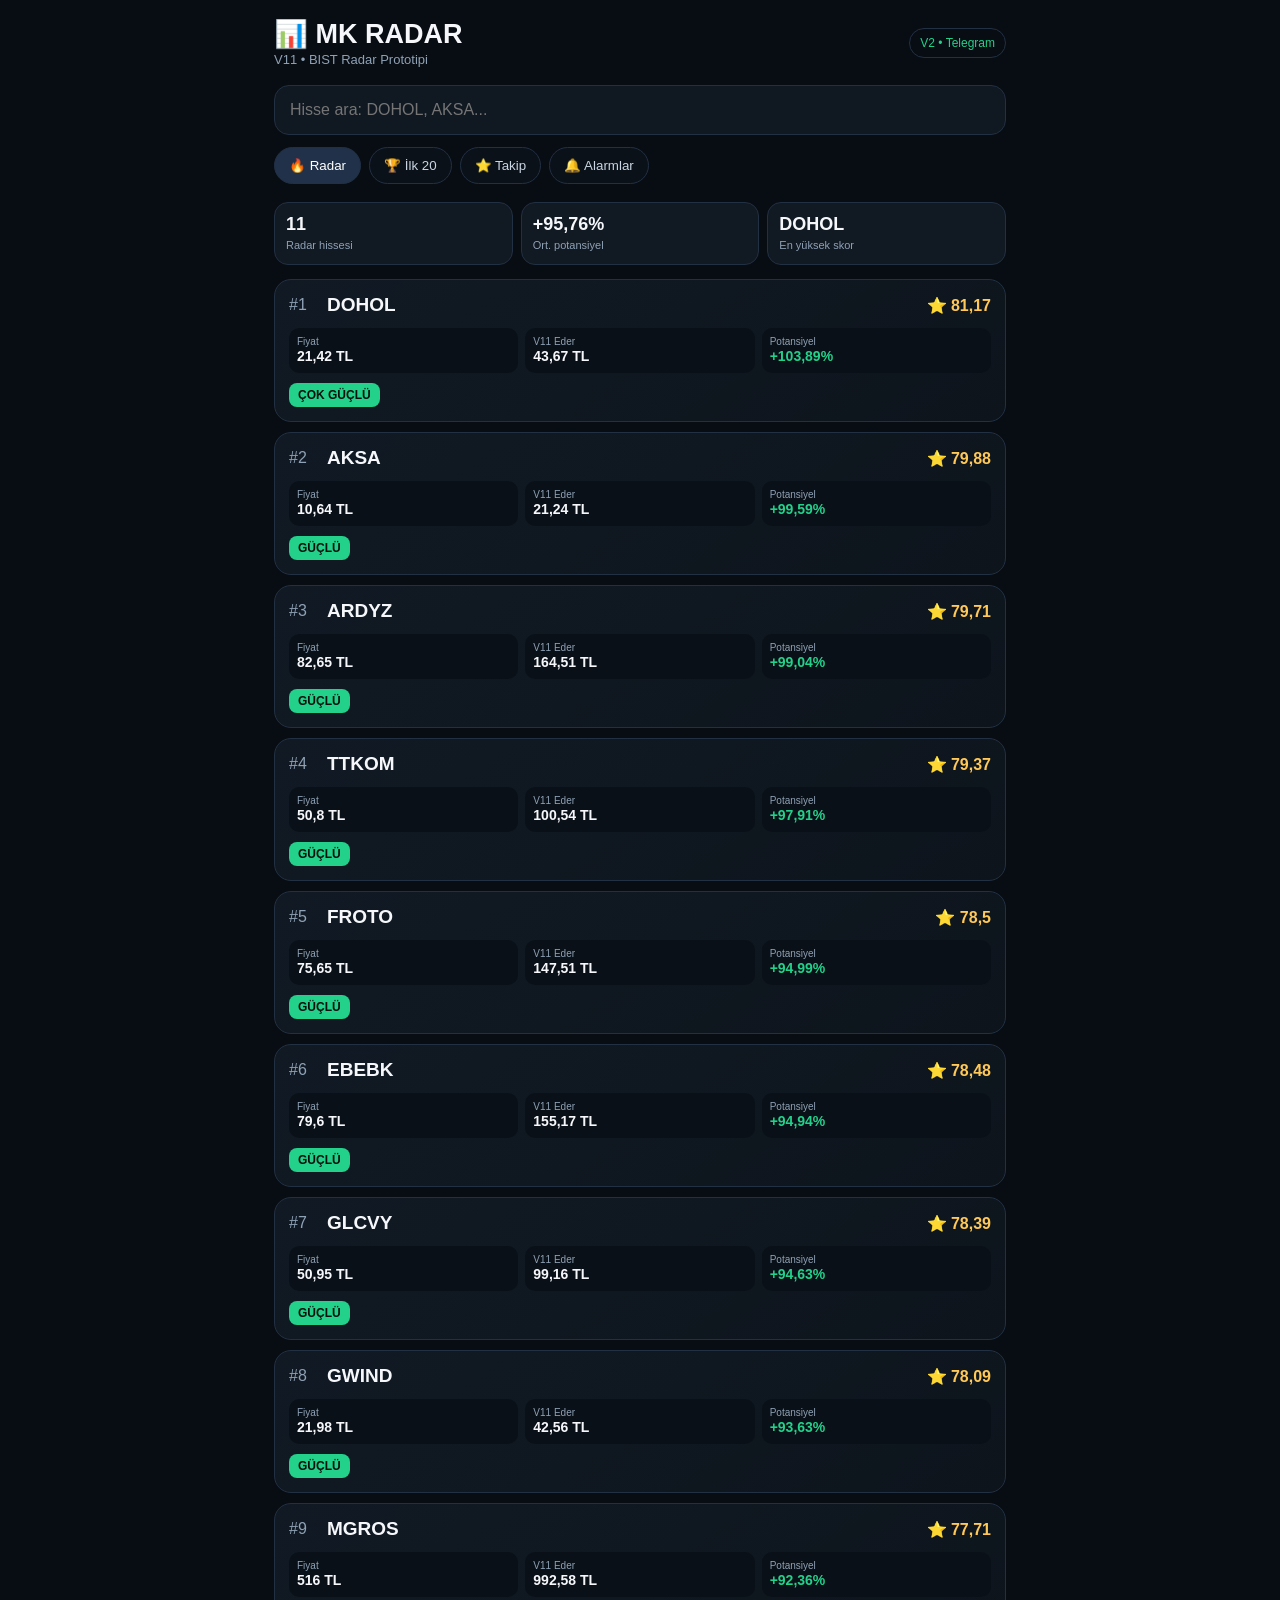
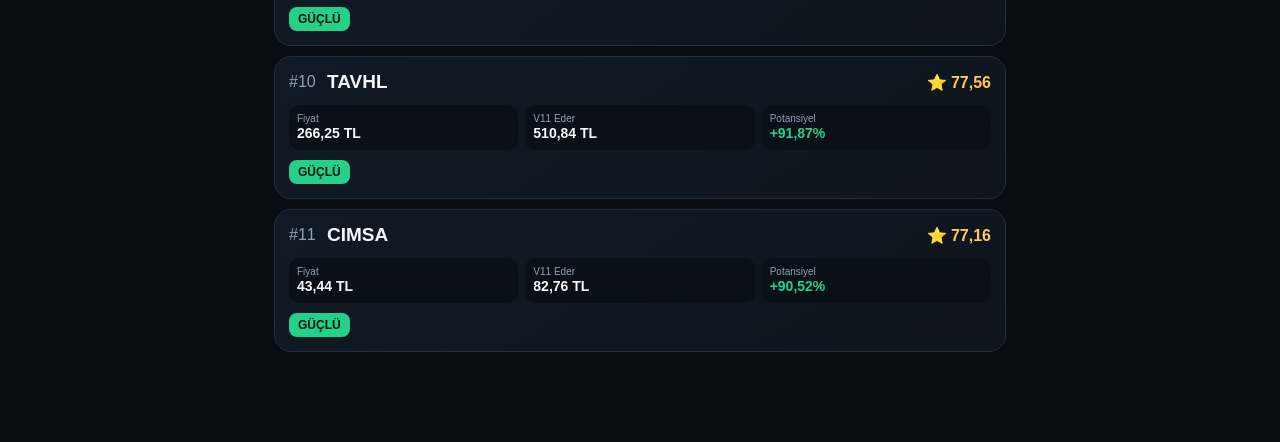
==== index.html @ ad029b3c "Add files via upload" ====
<!doctype html><html lang='tr'><head><meta charset='utf-8'><meta name='viewport' content='width=device-width,initial-scale=1,viewport-fit=cover'><title>MK RADAR V11</title><script src='https://telegram.org/js/telegram-web-app.js'></script><style>
:root{color-scheme:dark;--bg:#080d13;--card:#111923;--line:#223043;--txt:#f5f7fa;--muted:#8fa1b5;--green:#23d18b;--blue:#579dff;--gold:#ffc857}*{box-sizing:border-box}body{margin:0;background:var(--bg);color:var(--txt);font-family:-apple-system,BlinkMacSystemFont,'Segoe UI',Arial,sans-serif}.app{max-width:760px;margin:auto;padding:18px 14px 90px}.top{display:flex;align-items:center;justify-content:space-between}.brand{font-size:27px;font-weight:900}.sub{color:var(--muted);font-size:13px;margin-top:2px}.badge{padding:7px 10px;border:1px solid var(--line);border-radius:999px;color:var(--green);font-size:12px}.search{width:100%;margin:18px 0 12px;padding:15px;border-radius:15px;border:1px solid var(--line);background:#101821;color:white;font-size:16px;outline:none}.tabs{display:flex;gap:8px;overflow:auto;padding-bottom:8px}.tab{white-space:nowrap;border:1px solid var(--line);background:#0b1118;color:#c9d5e2;border-radius:999px;padding:10px 14px}.tab.active{background:#203149;color:white}.summary{display:grid;grid-template-columns:repeat(3,1fr);gap:8px;margin:10px 0 14px}.mini{background:var(--card);border:1px solid var(--line);border-radius:14px;padding:11px}.mini b{display:block;font-size:18px}.mini span{color:var(--muted);font-size:11px}.list{display:grid;gap:10px}.card{background:linear-gradient(145deg,#111a24,#0d141c);border:1px solid var(--line);border-radius:17px;padding:14px;cursor:pointer}.row{display:flex;justify-content:space-between;align-items:center;gap:10px}.rank{color:var(--muted);width:28px}.sym{font-size:19px;font-weight:850;flex:1}.score{font-weight:800;color:var(--gold)}.metrics{display:grid;grid-template-columns:repeat(3,1fr);gap:7px;margin-top:12px}.metric{background:#0a1017;border-radius:10px;padding:8px}.metric small{display:block;color:var(--muted);font-size:10px}.metric b{font-size:14px}.up{color:var(--green)}.decision{margin-top:10px;font-size:12px;font-weight:800;color:#08120d;background:var(--green);display:inline-block;padding:5px 9px;border-radius:8px}.overlay{position:fixed;inset:0;background:rgba(3,7,11,.78);display:none;align-items:flex-end;z-index:5}.sheet{width:100%;max-height:86vh;overflow:auto;background:#0d141c;border-radius:24px 24px 0 0;padding:20px;border-top:1px solid #2b3d52}.close{float:right;border:0;background:#1c2937;color:white;border-radius:50%;width:34px;height:34px;font-size:18px}.detailTitle{font-size:28px;font-weight:900}.detailGrid{display:grid;grid-template-columns:1fr 1fr;gap:9px;margin-top:16px}.detailBox{border:1px solid var(--line);border-radius:13px;padding:11px}.detailBox small{display:block;color:var(--muted)}.detailBox b{font-size:18px}.note{margin-top:14px;color:var(--muted);font-size:12px;line-height:1.45}.empty{text-align:center;color:var(--muted);padding:40px 0}@media(max-width:420px){.metrics{grid-template-columns:repeat(3,1fr)}.brand{font-size:23px}}
</style></head><body><div class='app'><div class='top'><div><div class='brand'>📊 MK RADAR</div><div class='sub'>V11 • BIST Radar Prototipi</div></div><div class='badge'>V2 • Telegram</div></div><input id='q' class='search' placeholder='Hisse ara: DOHOL, AKSA...'><div class='tabs'><button class='tab active'>🔥 Radar</button><button class='tab'>🏆 İlk 20</button><button class='tab'>⭐ Takip</button><button class='tab'>🔔 Alarmlar</button></div><div class='summary'><div class='mini'><b id='cnt'>0</b><span>Radar hissesi</span></div><div class='mini'><b id='avg'>0%</b><span>Ort. potansiyel</span></div><div class='mini'><b id='best'>—</b><span>En yüksek skor</span></div></div><div id='list' class='list'></div></div><div id='overlay' class='overlay'><div class='sheet'><button class='close' onclick='closeDetail()'>×</button><div id='detail'></div></div></div><script>
const stocks=[
['DOHOL',21.42,43.672524,103.8867,81.166,8.8,.6,null,681.1,70,80,'ÇOK GÜÇLÜ'],
['AKSA',10.64,21.236731,99.5933,79.878,6.4,1.1,8.0,1007.36,60,82,'GÜÇLÜ'],
['ARDYZ',82.65,164.505183,99.0383,79.7115,19.9,3.9,7.7,422.7,82,82,'GÜÇLÜ'],
['TTKOM',50.8,100.539127,97.9117,79.3735,5.8,.7,2.5,0,78,88,'GÜÇLÜ'],
['FROTO',75.65,147.509935,94.99,78.497,8.0,1.5,7.4,0,84,88,'GÜÇLÜ'],
['EBEBK',79.6,155.17224,94.94,78.482,23.9,2.2,2.8,526.9,72,82,'GÜÇLÜ'],
['GLCVY',50.95,99.162287,94.6267,78.388,4.9,1.7,0,0,75,86,'GÜÇLÜ'],
['GWIND',21.98,42.559508,93.6283,78.0885,5.3,.7,7.5,0,82,82,'GÜÇLÜ'],
['MGROS',516,992.5776,92.36,77.708,13.6,1.0,3.2,0,80,90,'GÜÇLÜ'],
['TAVHL',266.25,510.840563,91.865,77.5595,16.8,1.2,5.7,0,86,90,'GÜÇLÜ'],
['CIMSA',43.44,82.76044,90.5167,77.155,9.5,1.1,7.0,0,82,84,'GÜÇLÜ']];
const fmt=n=>n==null?'—':Number(n).toLocaleString('tr-TR',{maximumFractionDigits:2});
function render(filter=''){const data=stocks.filter(s=>s[0].includes(filter.toUpperCase()));const el=document.getElementById('list');el.innerHTML=data.length?data.map((s,i)=>`<div class='card' onclick="detail('${s[0]}')"><div class='row'><div class='rank'>#${i+1}</div><div class='sym'>${s[0]}</div><div class='score'>⭐ ${fmt(s[4])}</div></div><div class='metrics'><div class='metric'><small>Fiyat</small><b>${fmt(s[1])} TL</b></div><div class='metric'><small>V11 Eder</small><b>${fmt(s[2])} TL</b></div><div class='metric'><small>Potansiyel</small><b class='up'>+${fmt(s[3])}%</b></div></div><span class='decision'>${s[11]}</span></div>`).join(''):`<div class='empty'>Hisse bulunamadı.</div>`;document.getElementById('cnt').textContent=data.length;document.getElementById('avg').textContent=data.length?('+'+fmt(data.reduce((a,s)=>a+s[3],0)/data.length)+'%'):'0%';document.getElementById('best').textContent=data[0]?.[0]||'—'}
function detail(sym){const s=stocks.find(x=>x[0]===sym);document.getElementById('detail').innerHTML=`<div class='detailTitle'>${s[0]}</div><div class='sub'>MK RADAR V11 detay görünümü</div><div class='detailGrid'>${[['Fiyat',fmt(s[1])+' TL'],['V11 Eder',fmt(s[2])+' TL'],['Potansiyel','+'+fmt(s[3])+'%'],['V11 Skor',fmt(s[4])],['F/K',fmt(s[5])],['PD/DD',fmt(s[6])],['FD/FAVÖK',fmt(s[7])],['Büyüme',fmt(s[8])+'%'],['Katalizör',fmt(s[9])],['Kalite',fmt(s[10])]].map(x=>`<div class='detailBox'><small>${x[0]}</small><b>${x[1]}</b></div>`).join('')}</div><div class='decision'>${s[11]}</div><div class='note'>Prototip verileri MK RADAR V11 Excel örneklerinden alınmıştır. Bu sürüm canlı piyasa verisine bağlı değildir.</div>`;document.getElementById('overlay').style.display='flex'}function closeDetail(){document.getElementById('overlay').style.display='none'}document.getElementById('q').addEventListener('input',e=>render(e.target.value));if(window.Telegram?.WebApp){Telegram.WebApp.ready();Telegram.WebApp.expand();}render();
</script></body></html>
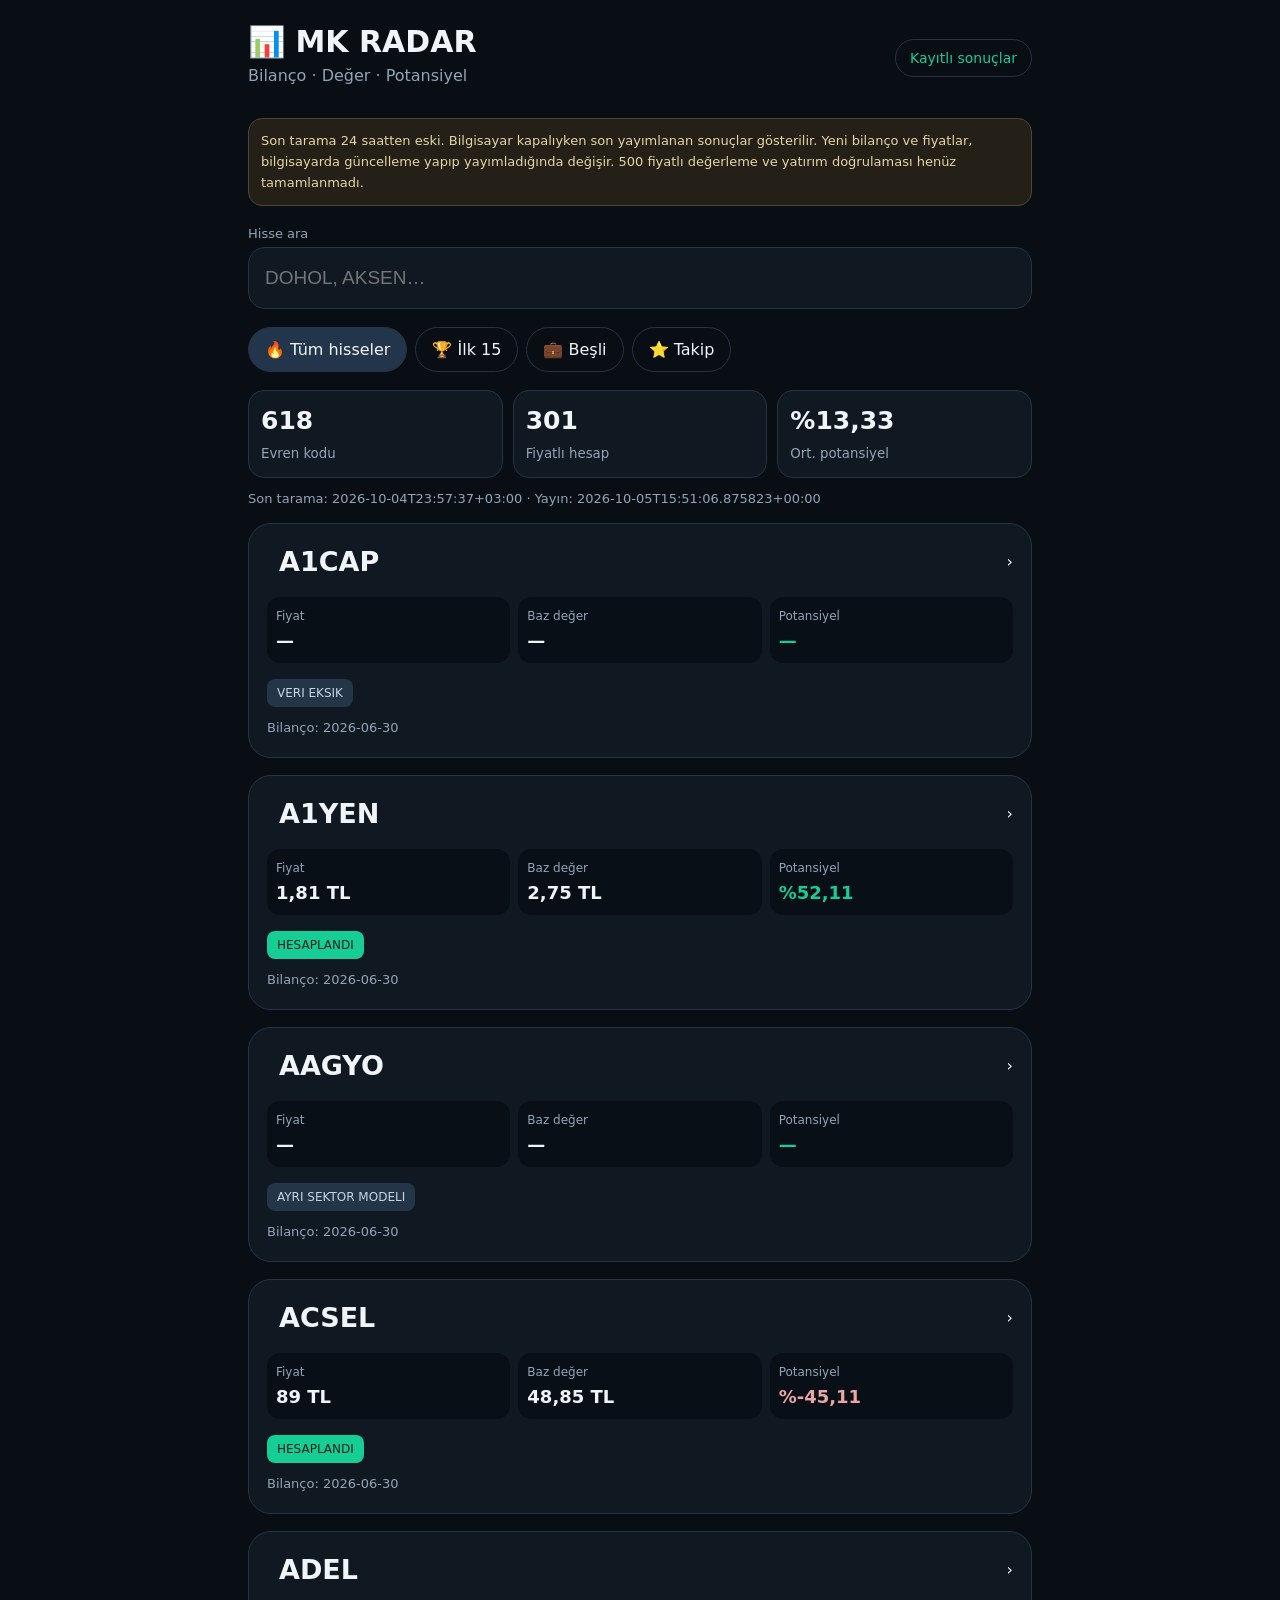
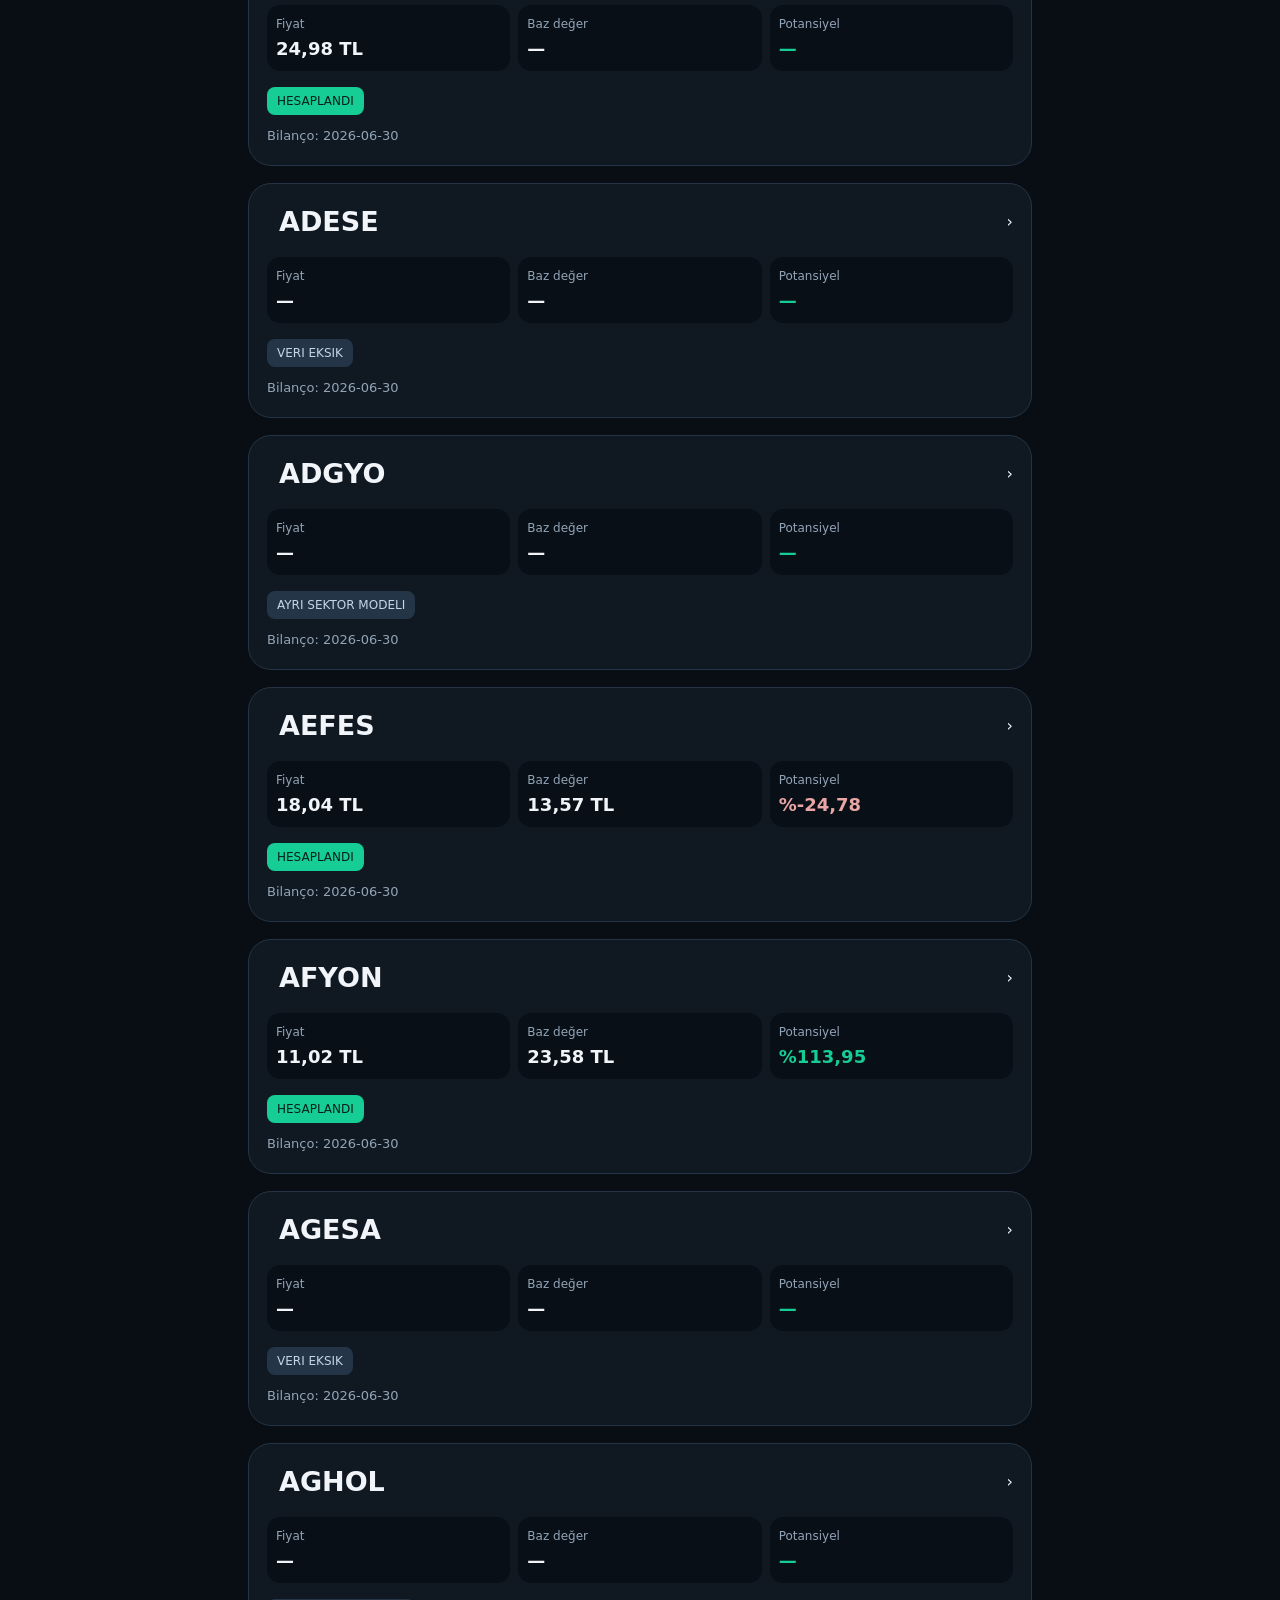
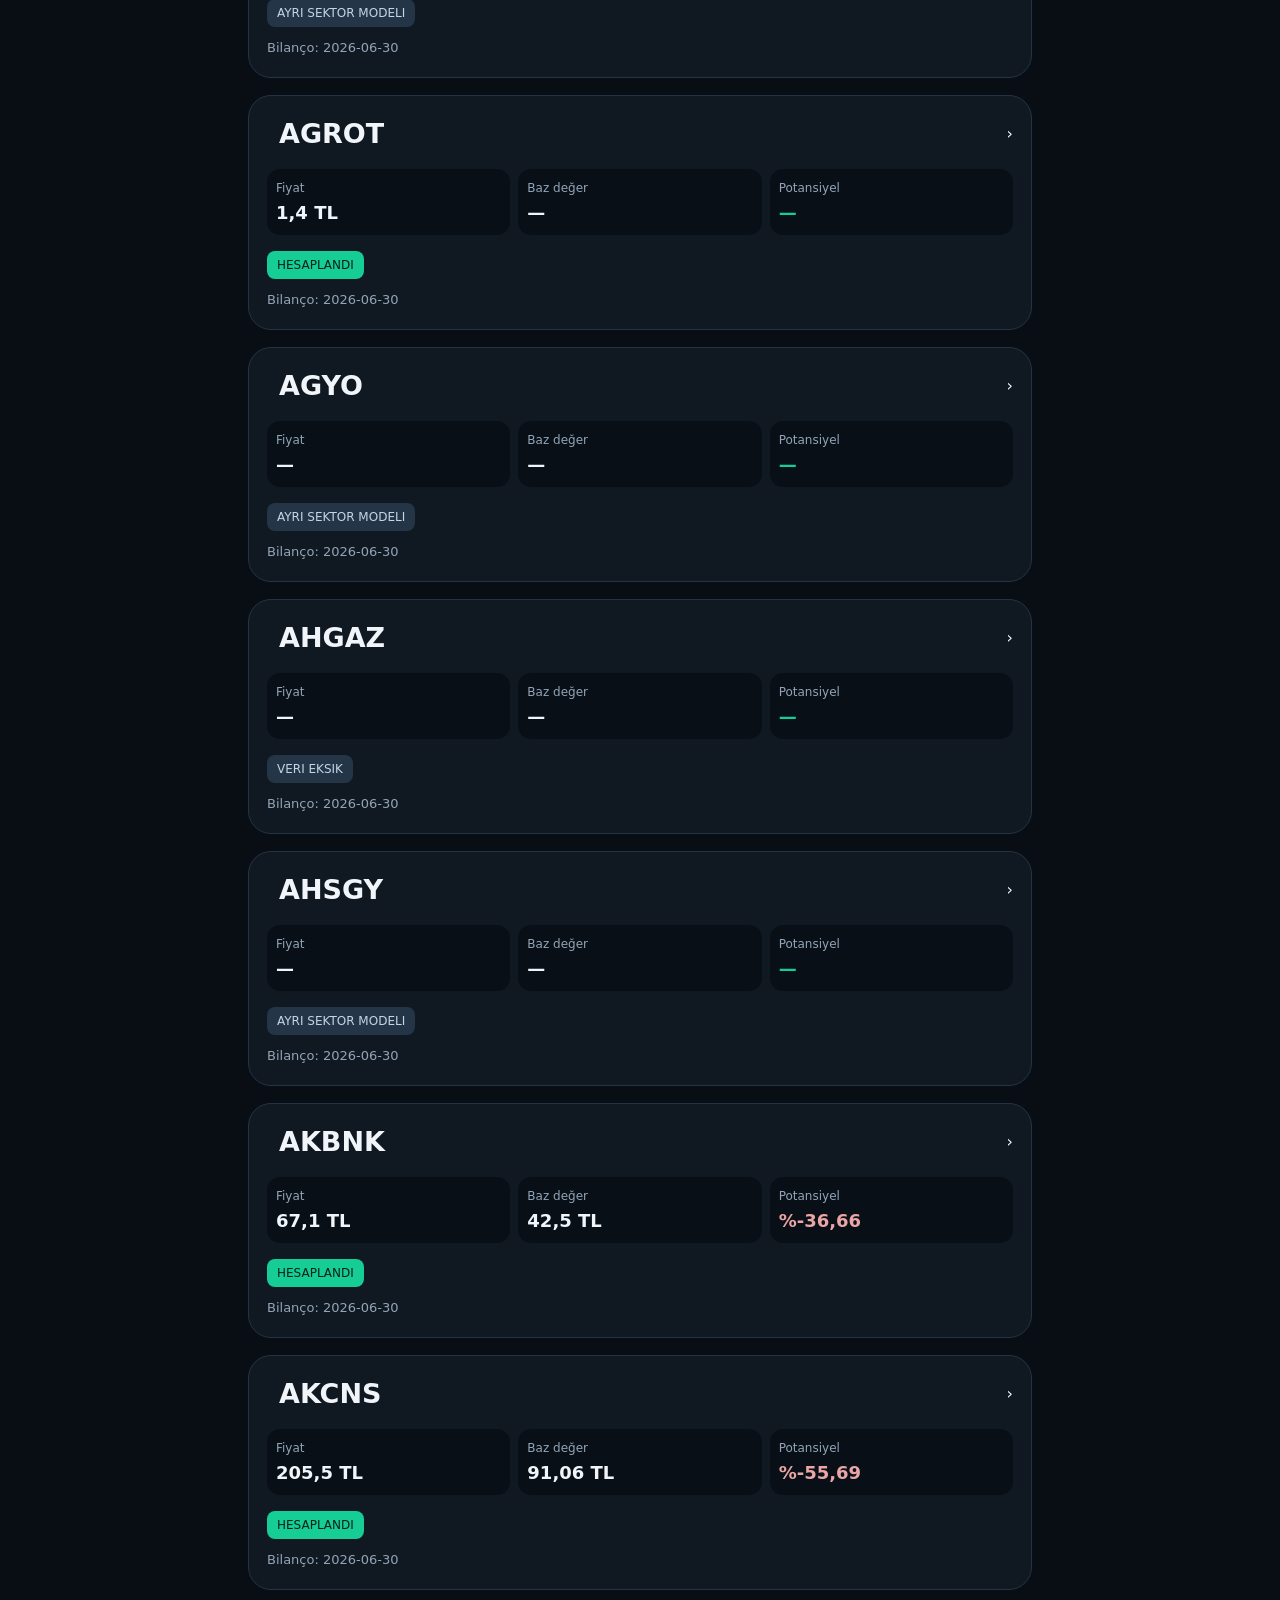
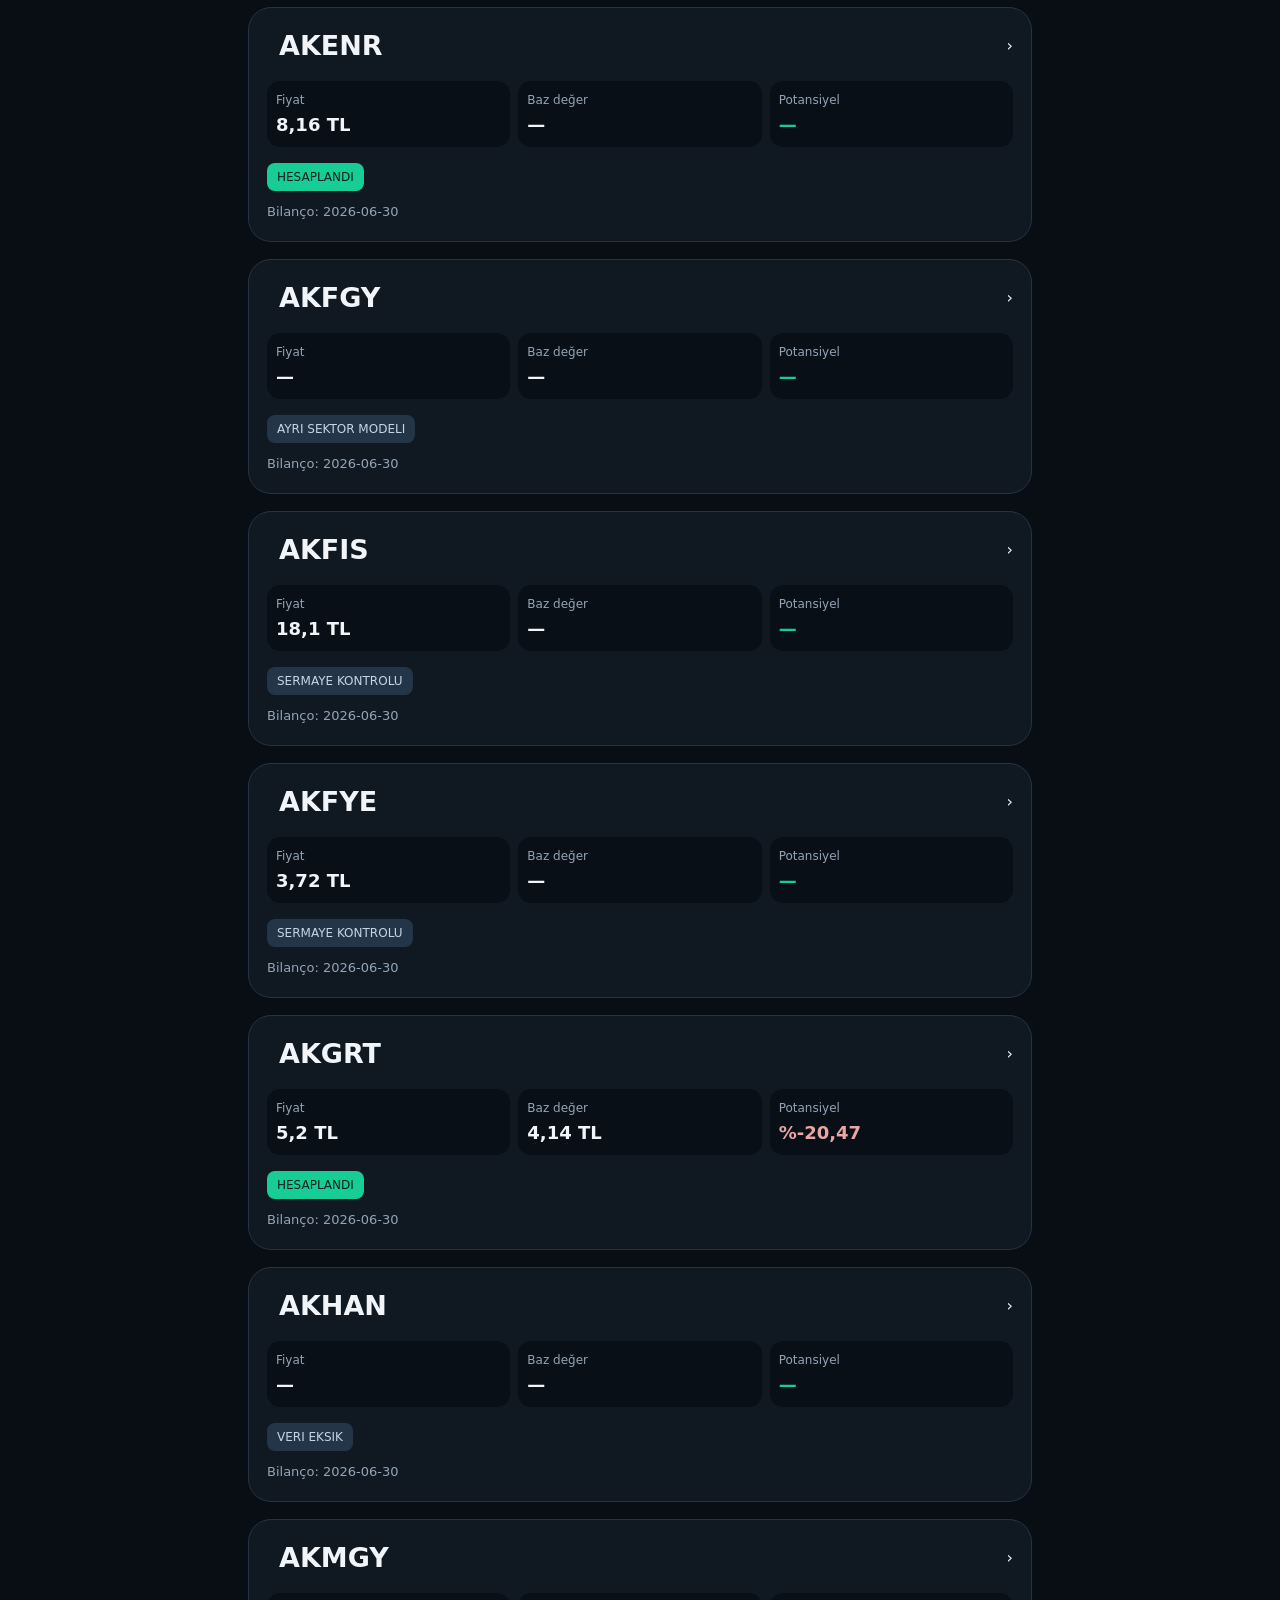
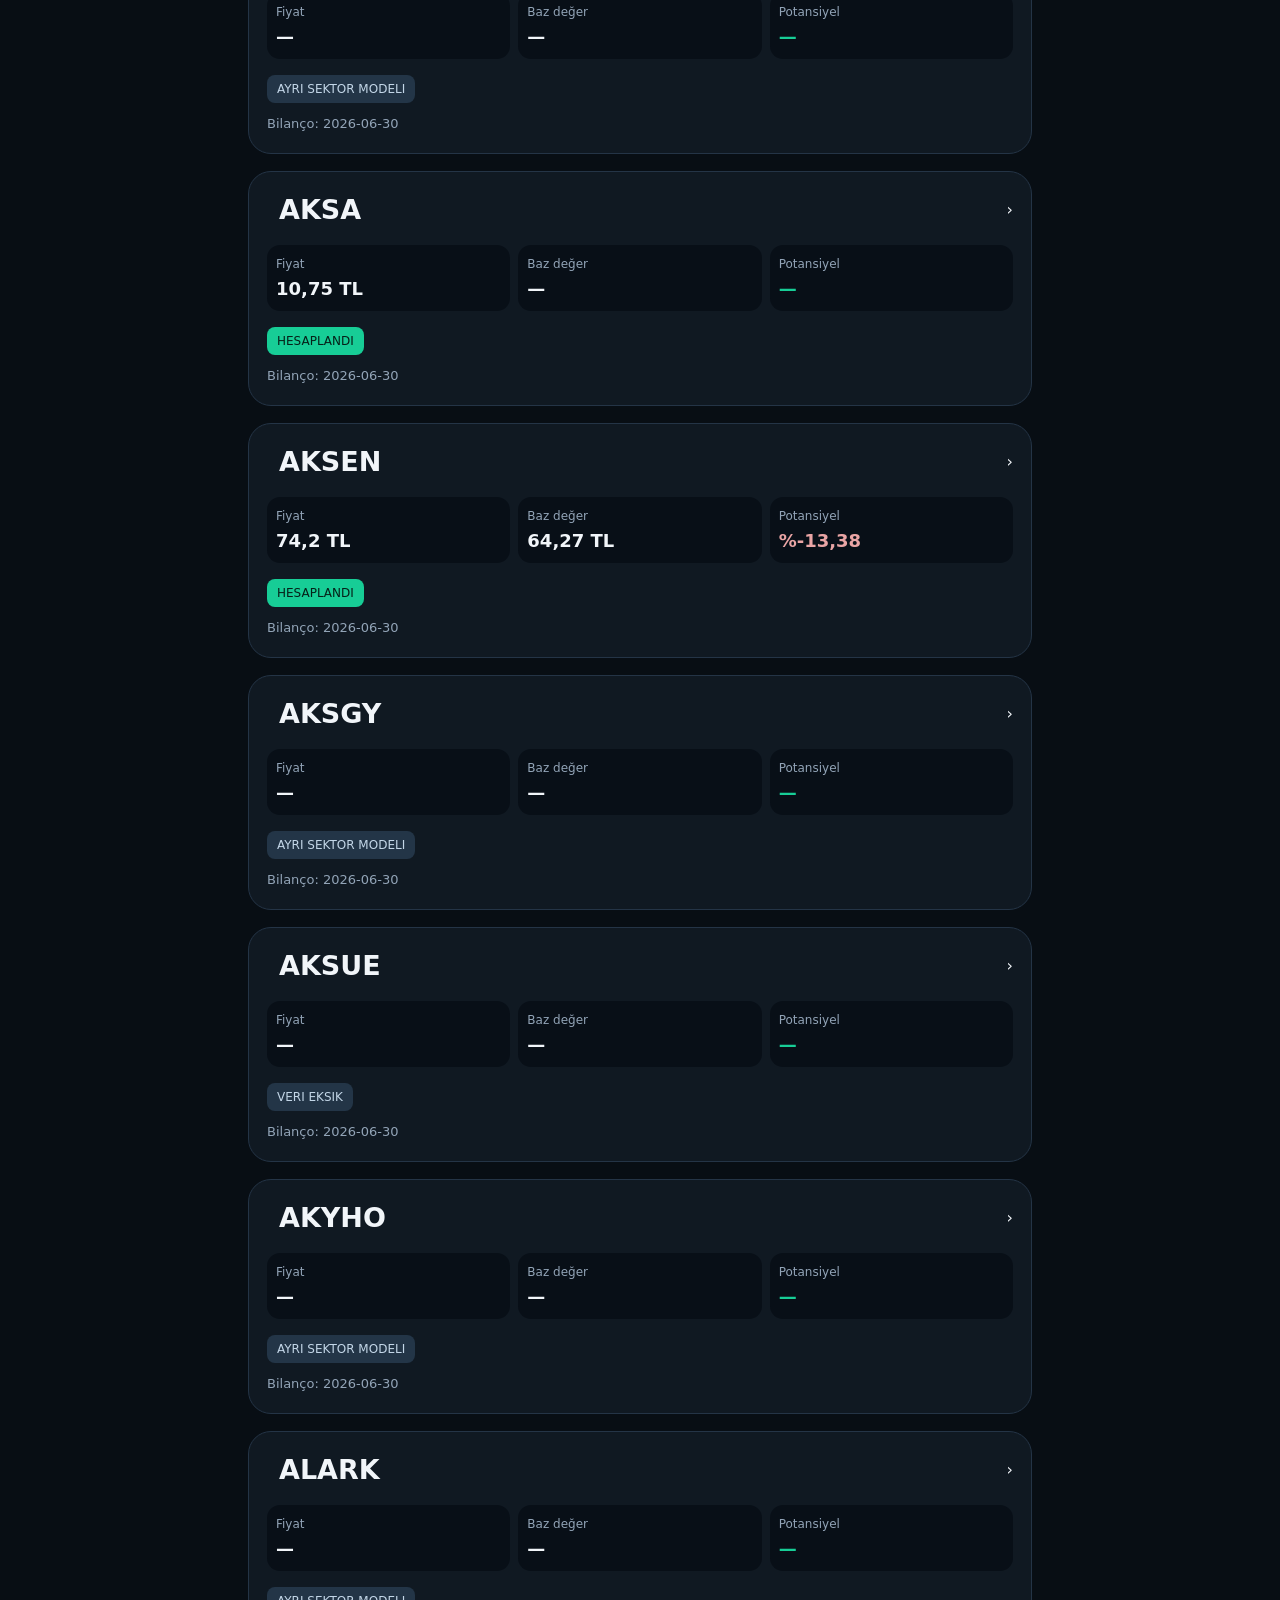
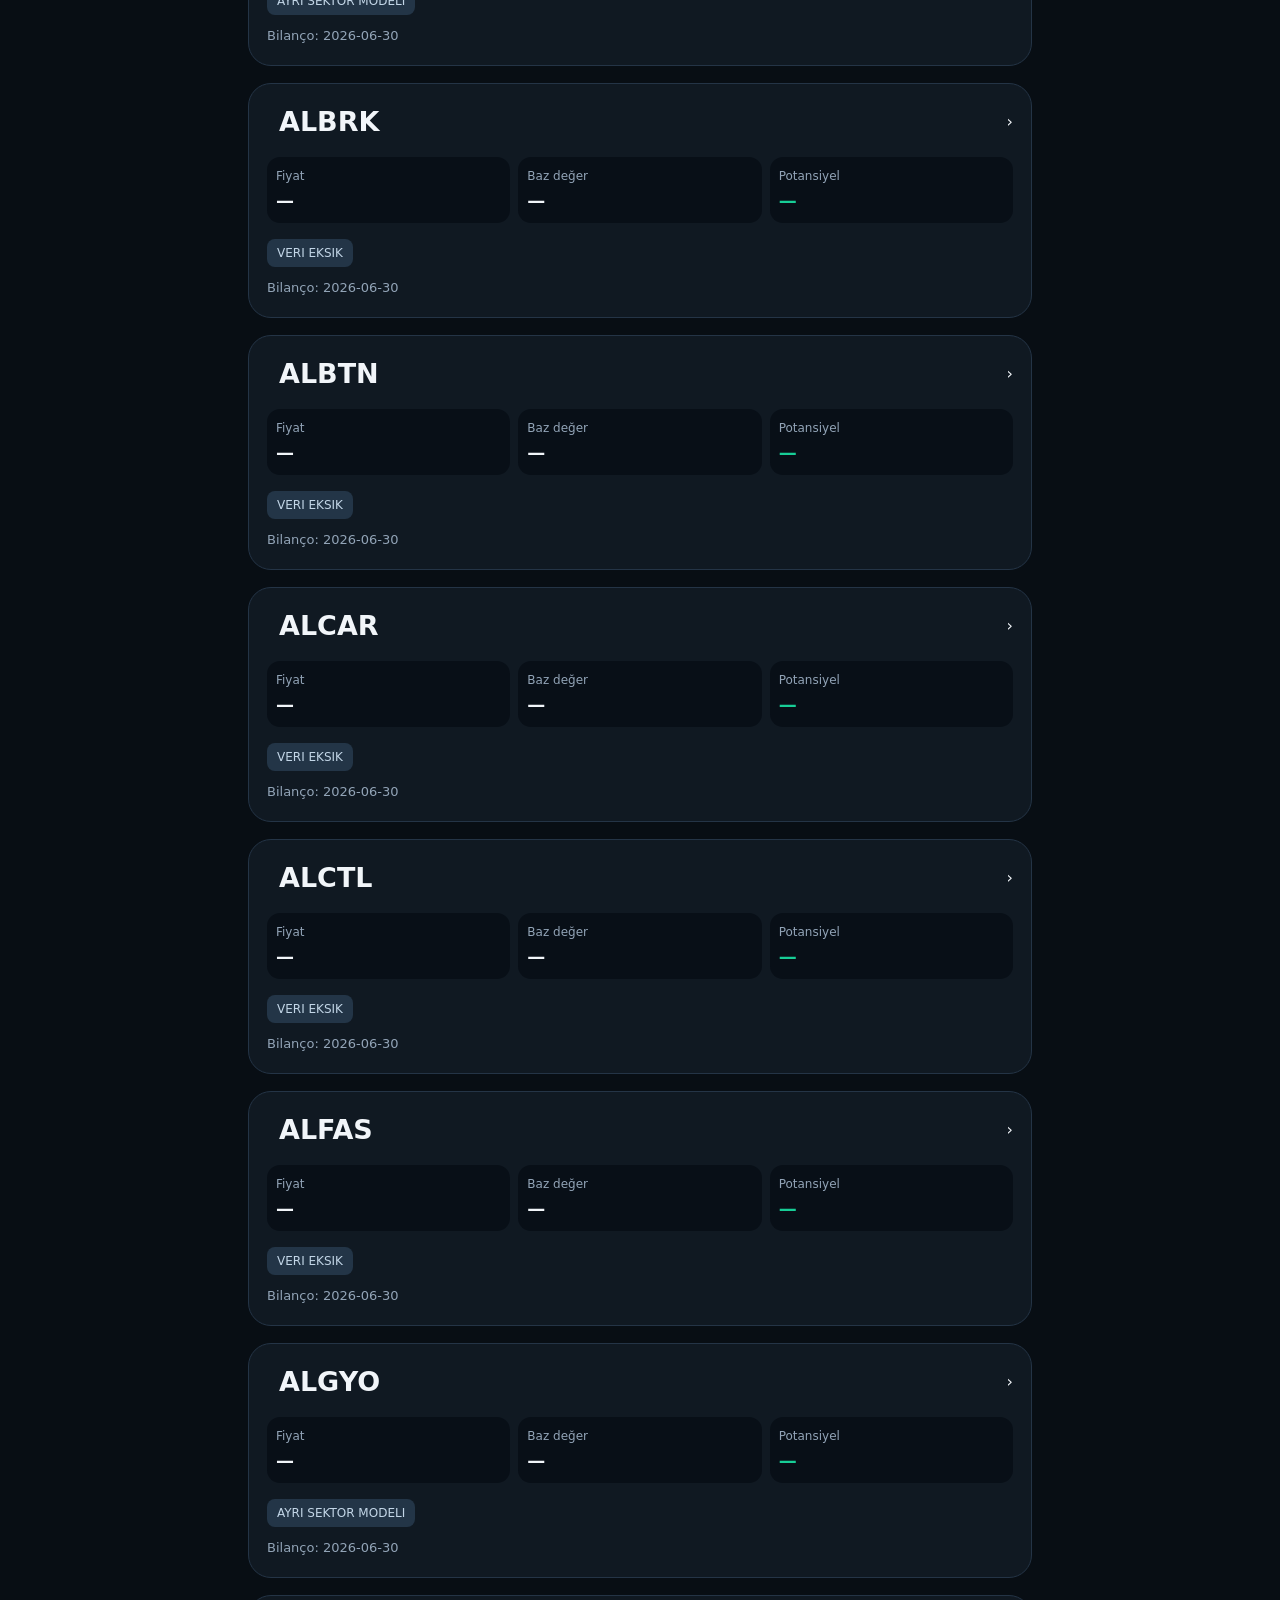
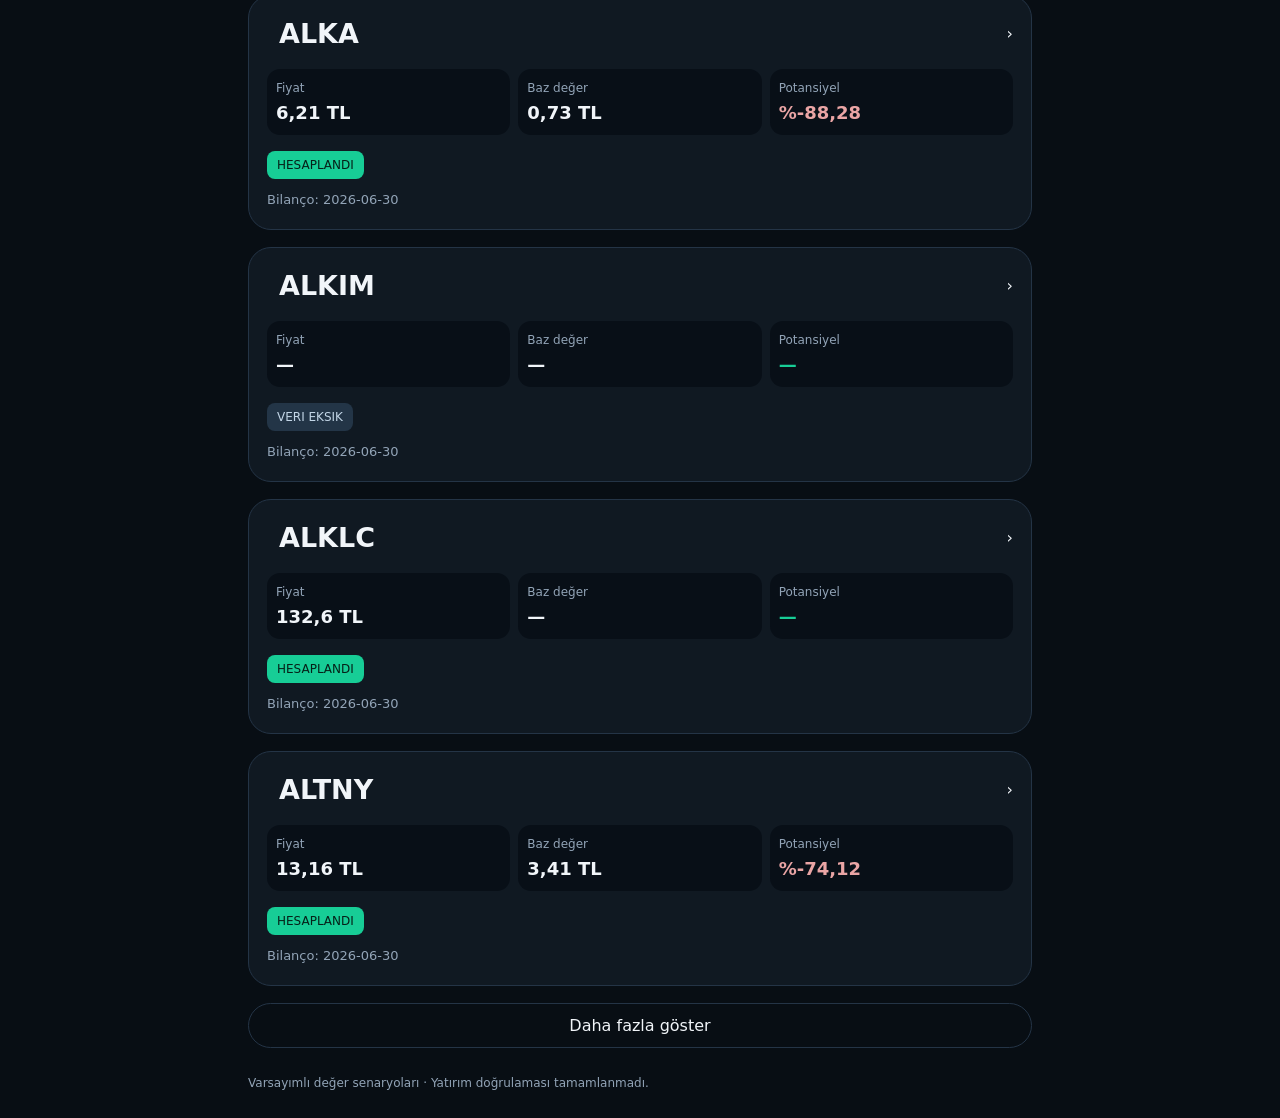
==== commit 59cb098c: "MK Radar panel verilerini guncelle" ====
--- a/index.html
+++ b/index.html
@@ -1,19 +1,8 @@
-<!doctype html><html lang='tr'><head><meta charset='utf-8'><meta name='viewport' content='width=device-width,initial-scale=1,viewport-fit=cover'><title>MK RADAR V11</title><script src='https://telegram.org/js/telegram-web-app.js'></script><style>
-:root{color-scheme:dark;--bg:#080d13;--card:#111923;--line:#223043;--txt:#f5f7fa;--muted:#8fa1b5;--green:#23d18b;--blue:#579dff;--gold:#ffc857}*{box-sizing:border-box}body{margin:0;background:var(--bg);color:var(--txt);font-family:-apple-system,BlinkMacSystemFont,'Segoe UI',Arial,sans-serif}.app{max-width:760px;margin:auto;padding:18px 14px 90px}.top{display:flex;align-items:center;justify-content:space-between}.brand{font-size:27px;font-weight:900}.sub{color:var(--muted);font-size:13px;margin-top:2px}.badge{padding:7px 10px;border:1px solid var(--line);border-radius:999px;color:var(--green);font-size:12px}.search{width:100%;margin:18px 0 12px;padding:15px;border-radius:15px;border:1px solid var(--line);background:#101821;color:white;font-size:16px;outline:none}.tabs{display:flex;gap:8px;overflow:auto;padding-bottom:8px}.tab{white-space:nowrap;border:1px solid var(--line);background:#0b1118;color:#c9d5e2;border-radius:999px;padding:10px 14px}.tab.active{background:#203149;color:white}.summary{display:grid;grid-template-columns:repeat(3,1fr);gap:8px;margin:10px 0 14px}.mini{background:var(--card);border:1px solid var(--line);border-radius:14px;padding:11px}.mini b{display:block;font-size:18px}.mini span{color:var(--muted);font-size:11px}.list{display:grid;gap:10px}.card{background:linear-gradient(145deg,#111a24,#0d141c);border:1px solid var(--line);border-radius:17px;padding:14px;cursor:pointer}.row{display:flex;justify-content:space-between;align-items:center;gap:10px}.rank{color:var(--muted);width:28px}.sym{font-size:19px;font-weight:850;flex:1}.score{font-weight:800;color:var(--gold)}.metrics{display:grid;grid-template-columns:repeat(3,1fr);gap:7px;margin-top:12px}.metric{background:#0a1017;border-radius:10px;padding:8px}.metric small{display:block;color:var(--muted);font-size:10px}.metric b{font-size:14px}.up{color:var(--green)}.decision{margin-top:10px;font-size:12px;font-weight:800;color:#08120d;background:var(--green);display:inline-block;padding:5px 9px;border-radius:8px}.overlay{position:fixed;inset:0;background:rgba(3,7,11,.78);display:none;align-items:flex-end;z-index:5}.sheet{width:100%;max-height:86vh;overflow:auto;background:#0d141c;border-radius:24px 24px 0 0;padding:20px;border-top:1px solid #2b3d52}.close{float:right;border:0;background:#1c2937;color:white;border-radius:50%;width:34px;height:34px;font-size:18px}.detailTitle{font-size:28px;font-weight:900}.detailGrid{display:grid;grid-template-columns:1fr 1fr;gap:9px;margin-top:16px}.detailBox{border:1px solid var(--line);border-radius:13px;padding:11px}.detailBox small{display:block;color:var(--muted)}.detailBox b{font-size:18px}.note{margin-top:14px;color:var(--muted);font-size:12px;line-height:1.45}.empty{text-align:center;color:var(--muted);padding:40px 0}@media(max-width:420px){.metrics{grid-template-columns:repeat(3,1fr)}.brand{font-size:23px}}
-</style></head><body><div class='app'><div class='top'><div><div class='brand'>📊 MK RADAR</div><div class='sub'>V11 • BIST Radar Prototipi</div></div><div class='badge'>V2 • Telegram</div></div><input id='q' class='search' placeholder='Hisse ara: DOHOL, AKSA...'><div class='tabs'><button class='tab active'>🔥 Radar</button><button class='tab'>🏆 İlk 20</button><button class='tab'>⭐ Takip</button><button class='tab'>🔔 Alarmlar</button></div><div class='summary'><div class='mini'><b id='cnt'>0</b><span>Radar hissesi</span></div><div class='mini'><b id='avg'>0%</b><span>Ort. potansiyel</span></div><div class='mini'><b id='best'>—</b><span>En yüksek skor</span></div></div><div id='list' class='list'></div></div><div id='overlay' class='overlay'><div class='sheet'><button class='close' onclick='closeDetail()'>×</button><div id='detail'></div></div></div><script>
-const stocks=[
-['DOHOL',21.42,43.672524,103.8867,81.166,8.8,.6,null,681.1,70,80,'ÇOK GÜÇLÜ'],
-['AKSA',10.64,21.236731,99.5933,79.878,6.4,1.1,8.0,1007.36,60,82,'GÜÇLÜ'],
-['ARDYZ',82.65,164.505183,99.0383,79.7115,19.9,3.9,7.7,422.7,82,82,'GÜÇLÜ'],
-['TTKOM',50.8,100.539127,97.9117,79.3735,5.8,.7,2.5,0,78,88,'GÜÇLÜ'],
-['FROTO',75.65,147.509935,94.99,78.497,8.0,1.5,7.4,0,84,88,'GÜÇLÜ'],
-['EBEBK',79.6,155.17224,94.94,78.482,23.9,2.2,2.8,526.9,72,82,'GÜÇLÜ'],
-['GLCVY',50.95,99.162287,94.6267,78.388,4.9,1.7,0,0,75,86,'GÜÇLÜ'],
-['GWIND',21.98,42.559508,93.6283,78.0885,5.3,.7,7.5,0,82,82,'GÜÇLÜ'],
-['MGROS',516,992.5776,92.36,77.708,13.6,1.0,3.2,0,80,90,'GÜÇLÜ'],
-['TAVHL',266.25,510.840563,91.865,77.5595,16.8,1.2,5.7,0,86,90,'GÜÇLÜ'],
-['CIMSA',43.44,82.76044,90.5167,77.155,9.5,1.1,7.0,0,82,84,'GÜÇLÜ']];
-const fmt=n=>n==null?'—':Number(n).toLocaleString('tr-TR',{maximumFractionDigits:2});
-function render(filter=''){const data=stocks.filter(s=>s[0].includes(filter.toUpperCase()));const el=document.getElementById('list');el.innerHTML=data.length?data.map((s,i)=>`<div class='card' onclick="detail('${s[0]}')"><div class='row'><div class='rank'>#${i+1}</div><div class='sym'>${s[0]}</div><div class='score'>⭐ ${fmt(s[4])}</div></div><div class='metrics'><div class='metric'><small>Fiyat</small><b>${fmt(s[1])} TL</b></div><div class='metric'><small>V11 Eder</small><b>${fmt(s[2])} TL</b></div><div class='metric'><small>Potansiyel</small><b class='up'>+${fmt(s[3])}%</b></div></div><span class='decision'>${s[11]}</span></div>`).join(''):`<div class='empty'>Hisse bulunamadı.</div>`;document.getElementById('cnt').textContent=data.length;document.getElementById('avg').textContent=data.length?('+'+fmt(data.reduce((a,s)=>a+s[3],0)/data.length)+'%'):'0%';document.getElementById('best').textContent=data[0]?.[0]||'—'}
-function detail(sym){const s=stocks.find(x=>x[0]===sym);document.getElementById('detail').innerHTML=`<div class='detailTitle'>${s[0]}</div><div class='sub'>MK RADAR V11 detay görünümü</div><div class='detailGrid'>${[['Fiyat',fmt(s[1])+' TL'],['V11 Eder',fmt(s[2])+' TL'],['Potansiyel','+'+fmt(s[3])+'%'],['V11 Skor',fmt(s[4])],['F/K',fmt(s[5])],['PD/DD',fmt(s[6])],['FD/FAVÖK',fmt(s[7])],['Büyüme',fmt(s[8])+'%'],['Katalizör',fmt(s[9])],['Kalite',fmt(s[10])]].map(x=>`<div class='detailBox'><small>${x[0]}</small><b>${x[1]}</b></div>`).join('')}</div><div class='decision'>${s[11]}</div><div class='note'>Prototip verileri MK RADAR V11 Excel örneklerinden alınmıştır. Bu sürüm canlı piyasa verisine bağlı değildir.</div>`;document.getElementById('overlay').style.display='flex'}function closeDetail(){document.getElementById('overlay').style.display='none'}document.getElementById('q').addEventListener('input',e=>render(e.target.value));if(window.Telegram?.WebApp){Telegram.WebApp.ready();Telegram.WebApp.expand();}render();
-</script></body></html>
+<!doctype html><html lang="tr"><head><meta charset="utf-8"><meta name="viewport" content="width=device-width,initial-scale=1,viewport-fit=cover"><title>MK Radar</title><link rel="stylesheet" href="radar-style.css"><script src="https://telegram.org/js/telegram-web-app.js"></script><script src="radar-app.js" defer></script></head><body><main>
+<header><div><h1>📊 MK RADAR</h1><p>Bilanço · Değer · Potansiyel</p></div><span class="pill">Kayıtlı sonuçlar</span></header>
+<div id="notice" role="status">Veriler yükleniyor…</div><label class="search">Hisse ara<input id="search" placeholder="DOHOL, AKSEN…" autocomplete="off"></label>
+<nav><button data-tab="all" class="selected">🔥 Tüm hisseler</button><button data-tab="top">🏆 İlk 15</button><button data-tab="five">💼 Beşli</button><button data-tab="watch">⭐ Takip</button></nav>
+<section id="stats" class="stats"></section><p id="stamp" class="muted"></p><section id="cards"></section><button id="more" hidden>Daha fazla göster</button>
+<footer>Varsayımlı değer senaryoları · Yatırım doğrulaması tamamlanmadı.</footer>
+<dialog id="detail"><button id="close" aria-label="Detayı kapat">✕</button><div id="detailBody"></div></dialog>
+</main></body></html>
--- a/radar-style.css
+++ b/radar-style.css
@@ -0,0 +1 @@
+:root{color-scheme:dark;--bg:#080e14;--card:#101922;--border:#243446;--muted:#92a4b7;--green:#17cd96}*{box-sizing:border-box}body{margin:0;background:var(--bg);color:#f1f5f9;font:16px system-ui,-apple-system,sans-serif}main{max-width:820px;margin:auto;padding:24px 18px calc(28px + env(safe-area-inset-bottom))}header{display:flex;align-items:center;justify-content:space-between;gap:12px;margin-bottom:26px}h1{font-size:30px;margin:0;font-weight:850}header p{margin:7px 0;color:var(--muted)}.pill{border:1px solid var(--border);border-radius:24px;padding:10px 14px;color:var(--green);white-space:nowrap;font-size:14px}#notice{border:1px solid #4b4636;background:#242017;color:#e7d4a6;border-radius:14px;padding:12px;font-size:13px;line-height:1.6;margin-bottom:20px}.search{display:block;font-size:13px;color:var(--muted)}input{display:block;margin-top:6px;width:100%;padding:19px 16px;background:var(--card);border:1px solid var(--border);border-radius:17px;color:inherit;font-size:19px}nav{display:flex;gap:8px;margin:18px 0;overflow:auto}button{cursor:pointer;border:1px solid var(--border);background:transparent;color:inherit;border-radius:24px;padding:12px 16px;font:inherit;white-space:nowrap}button.selected{background:#22354b}button:focus-visible,a:focus-visible{outline:2px solid var(--green);outline-offset:3px}.stats{display:grid;grid-template-columns:repeat(3,1fr);gap:10px}.stats div{background:var(--card);border:1px solid var(--border);border-radius:16px;padding:15px 12px}.stats strong{display:block;font-size:25px;margin-bottom:8px}.stats small,.muted{color:var(--muted)}.muted{font-size:13px}.card{display:block;width:100%;text-align:left;white-space:normal;border-radius:23px;margin:17px 0;background:var(--card);padding:22px 18px}.card-head{display:flex;justify-content:space-between;align-items:center;margin-bottom:20px;gap:10px}.symbol{font-size:27px;font-weight:800}.rank{font-size:18px;color:var(--muted);margin-right:12px}.potential{color:var(--green);font-weight:800}.grid{display:grid;grid-template-columns:repeat(3,1fr);gap:8px}.cell{background:#080f17;border-radius:13px;padding:12px 9px;min-width:0}.cell small{display:block;color:var(--muted);font-size:12px;margin-bottom:7px}.cell strong{font-size:18px;overflow-wrap:anywhere}.tag{display:inline-block;font-size:12px;padding:7px 10px;background:#233547;border-radius:8px;margin-top:16px;color:#c3d6e7}.good{background:var(--green);color:#062018}.negative{color:#eaa5a5}.previous{margin:13px 0 0;font-size:13px;color:var(--muted)}footer{color:var(--muted);font-size:12px;margin-top:28px}dialog{width:min(94vw,680px);max-height:88vh;padding:23px;background:var(--card);color:inherit;border:1px solid var(--border);border-radius:24px}dialog::backdrop{background:#000b}#close{float:right}dialog h2{font-size:29px}dialog p{line-height:1.6}a{color:#53b4ff;overflow-wrap:anywhere}ul{padding-left:20px;line-height:1.65}.history{border-top:1px solid var(--border);padding:12px 0}#more{width:100%}@media(max-width:430px){h1{font-size:25px}.pill{font-size:12px;padding:9px}.grid{gap:6px}.cell strong{font-size:15px}.stats strong{font-size:22px}nav button{padding:10px 12px;font-size:13px}.symbol{font-size:24px}}
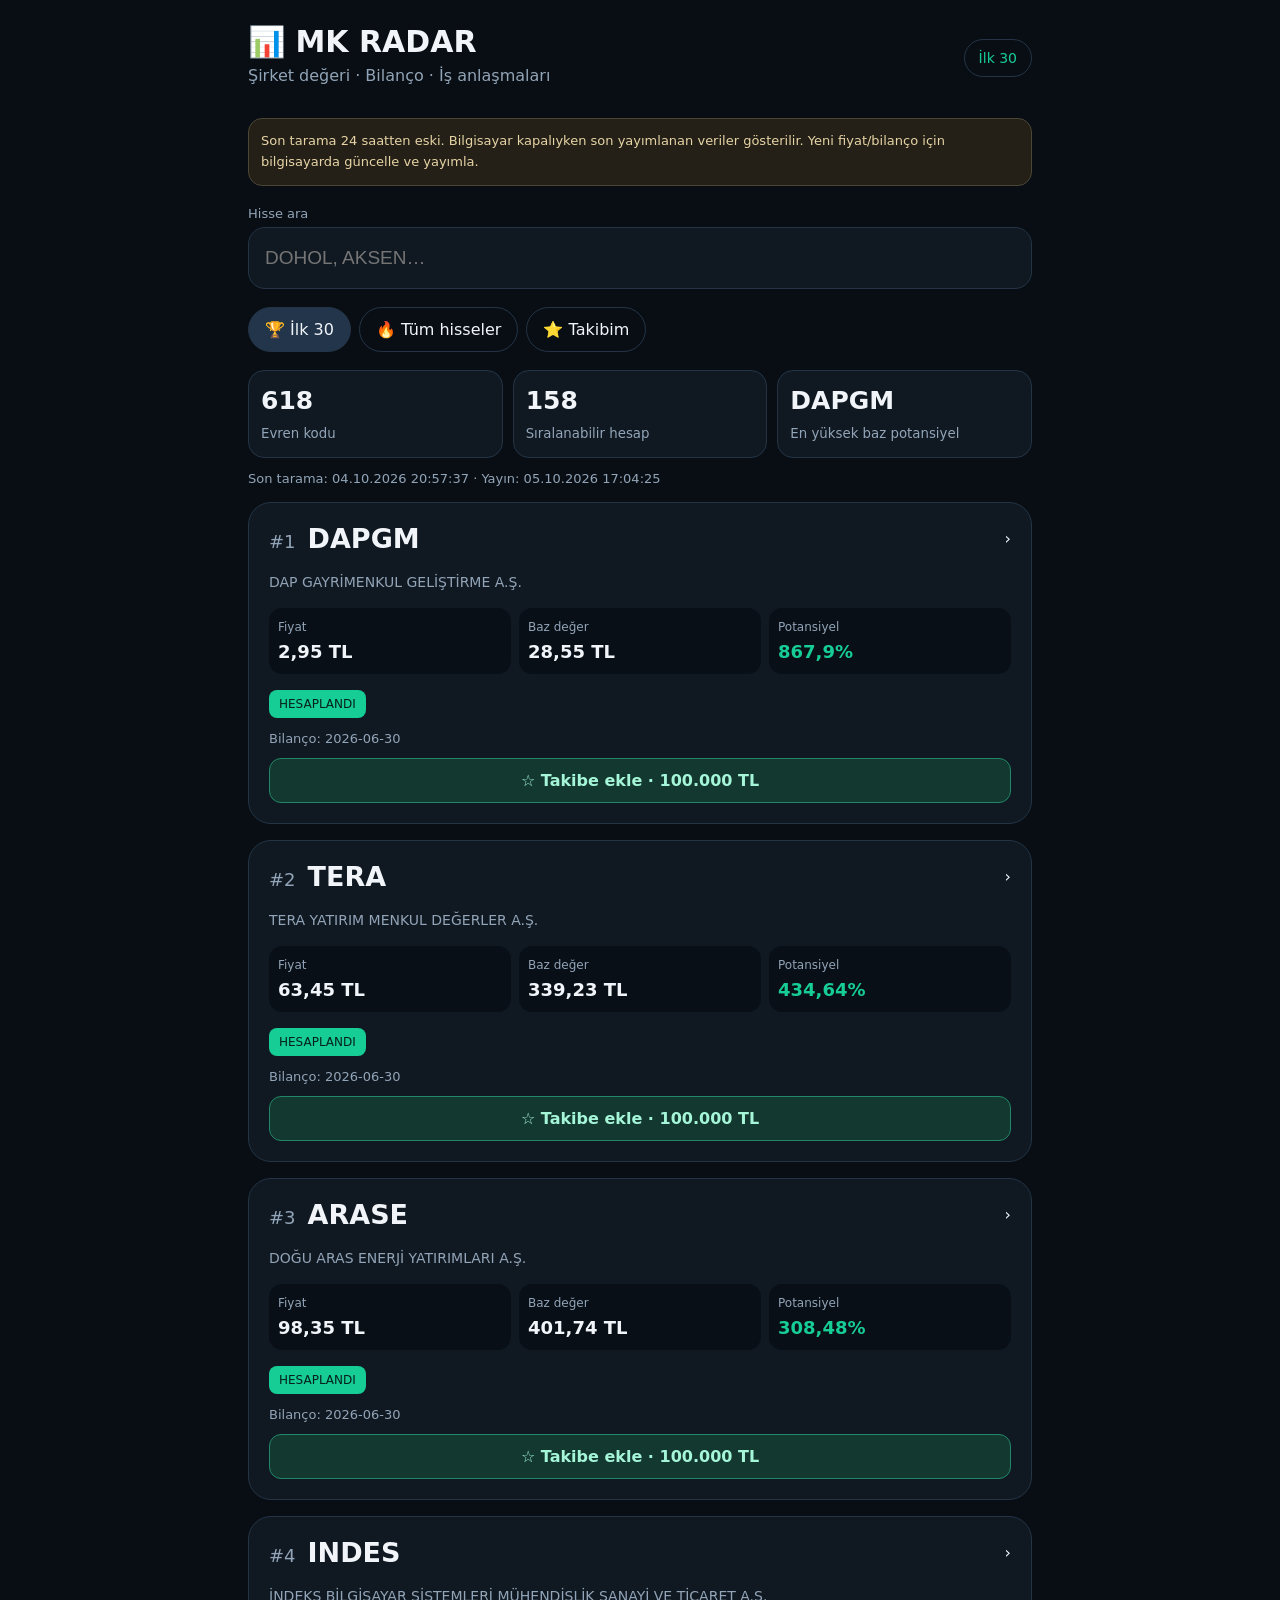
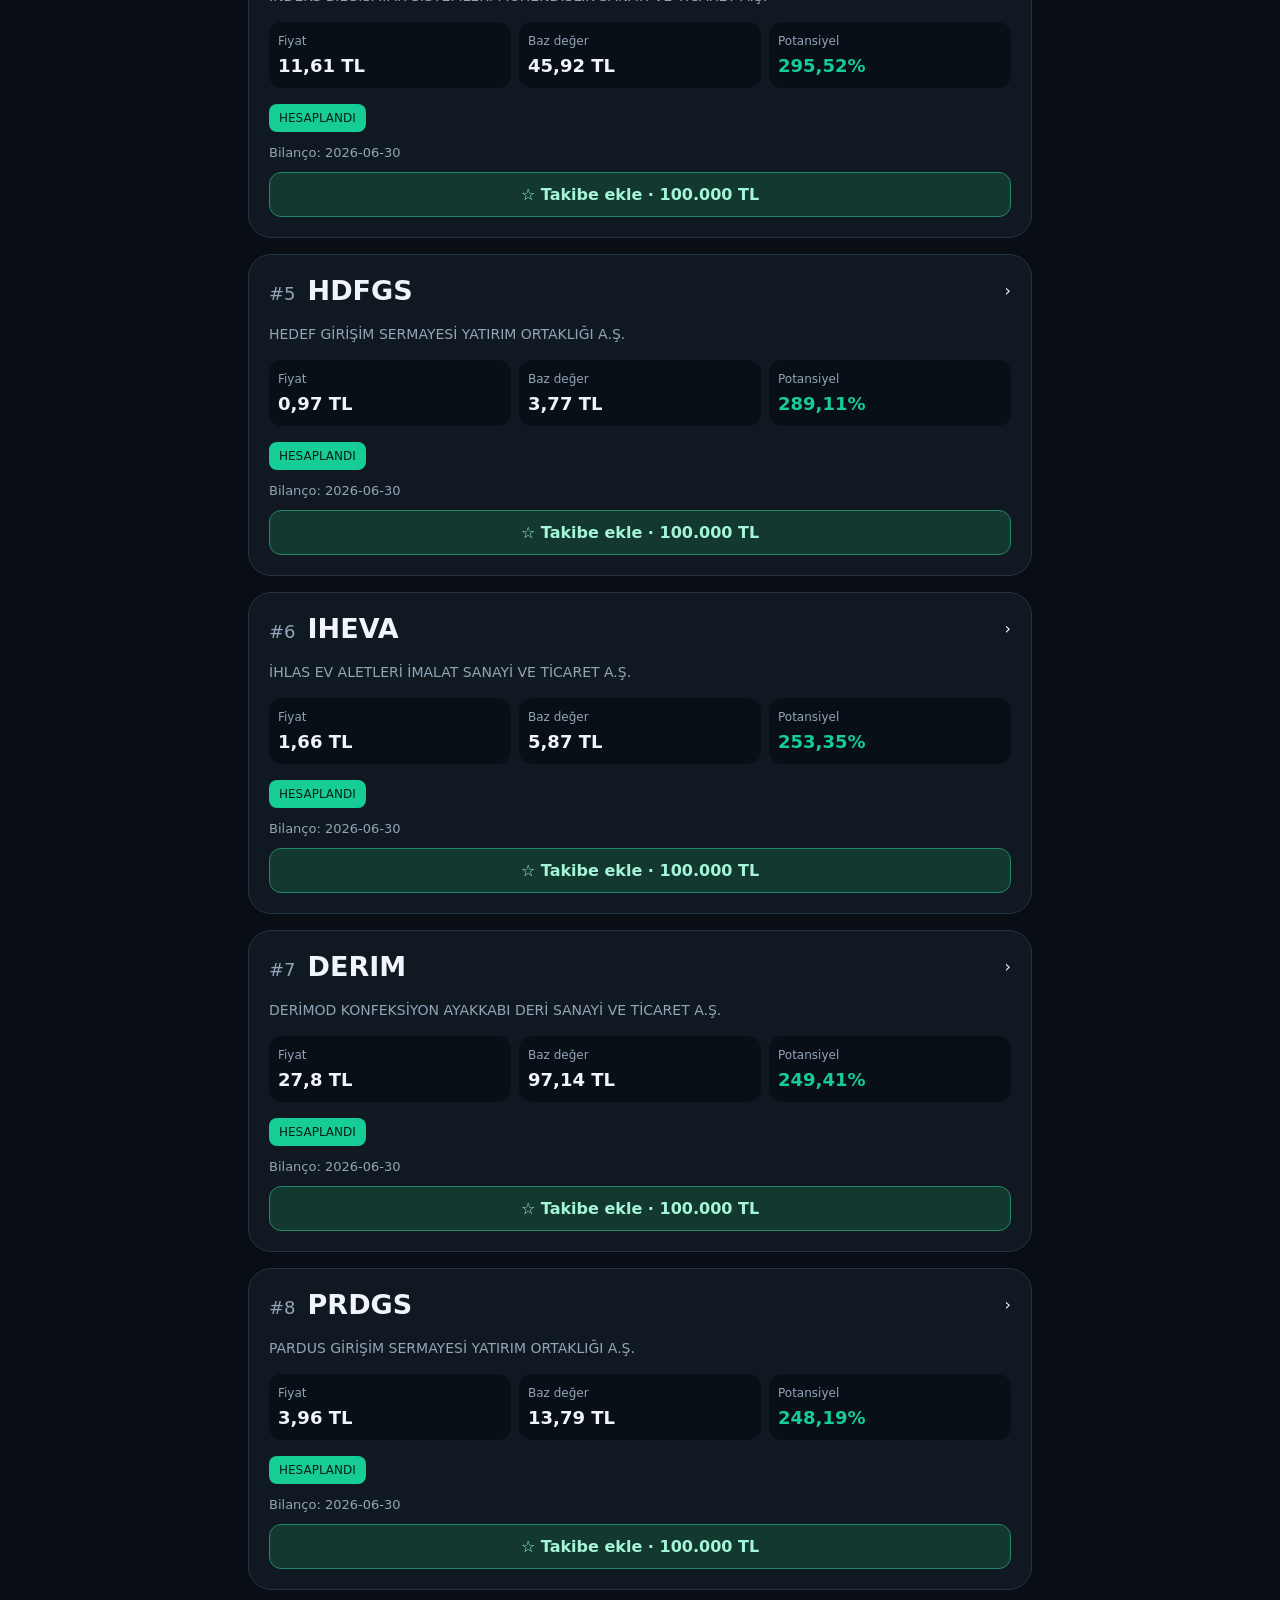
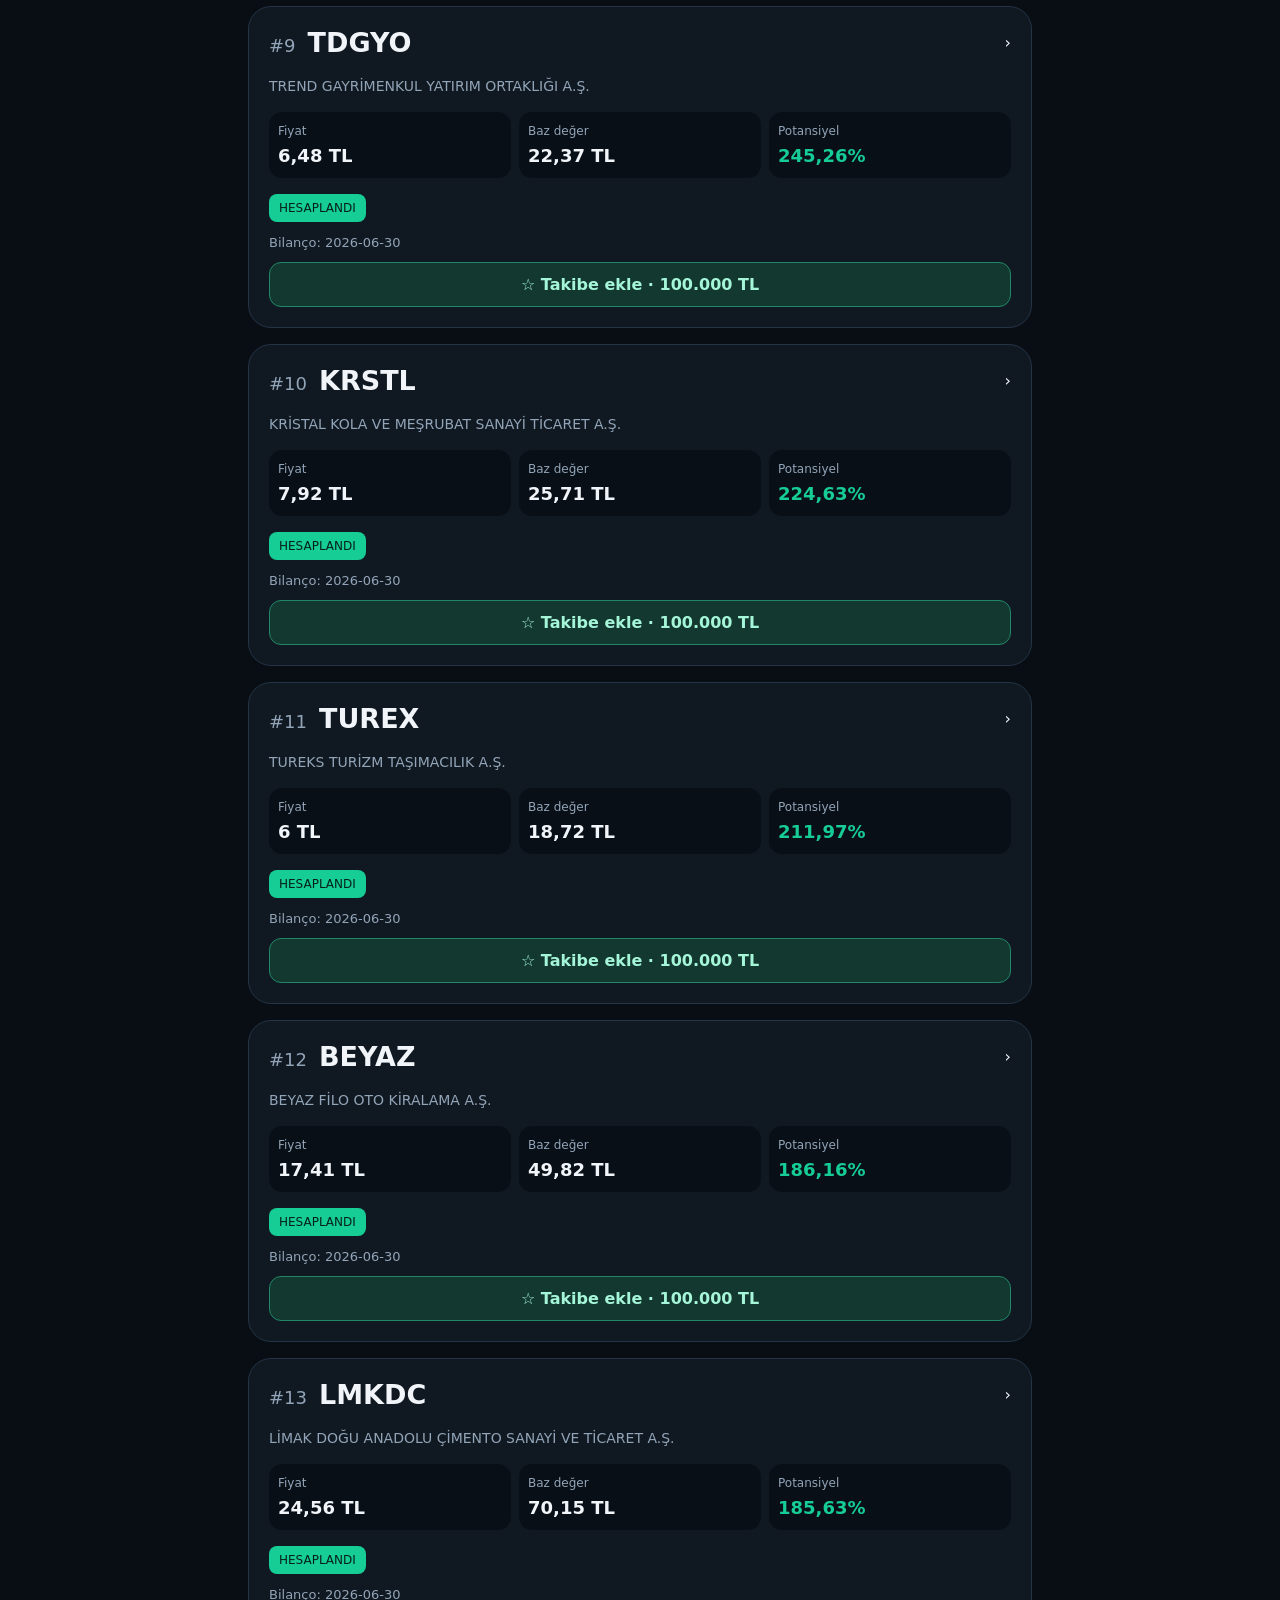
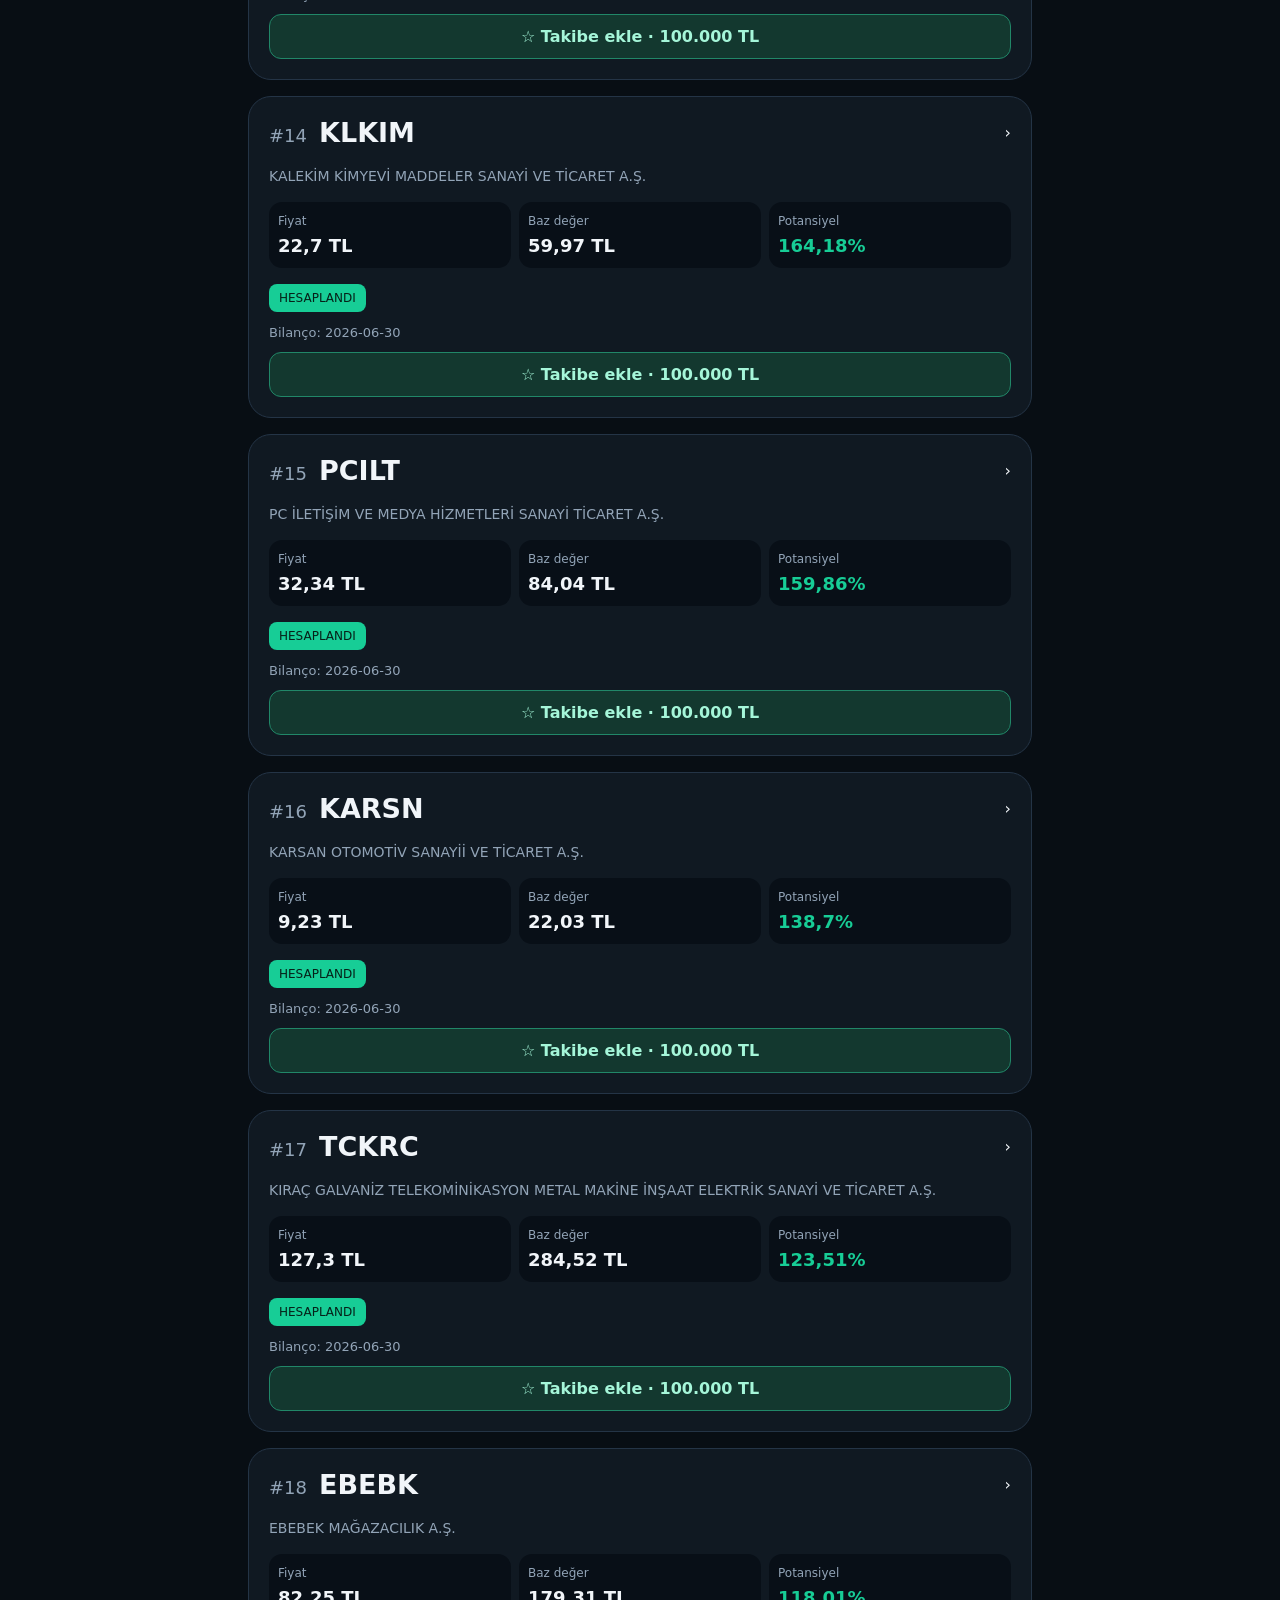
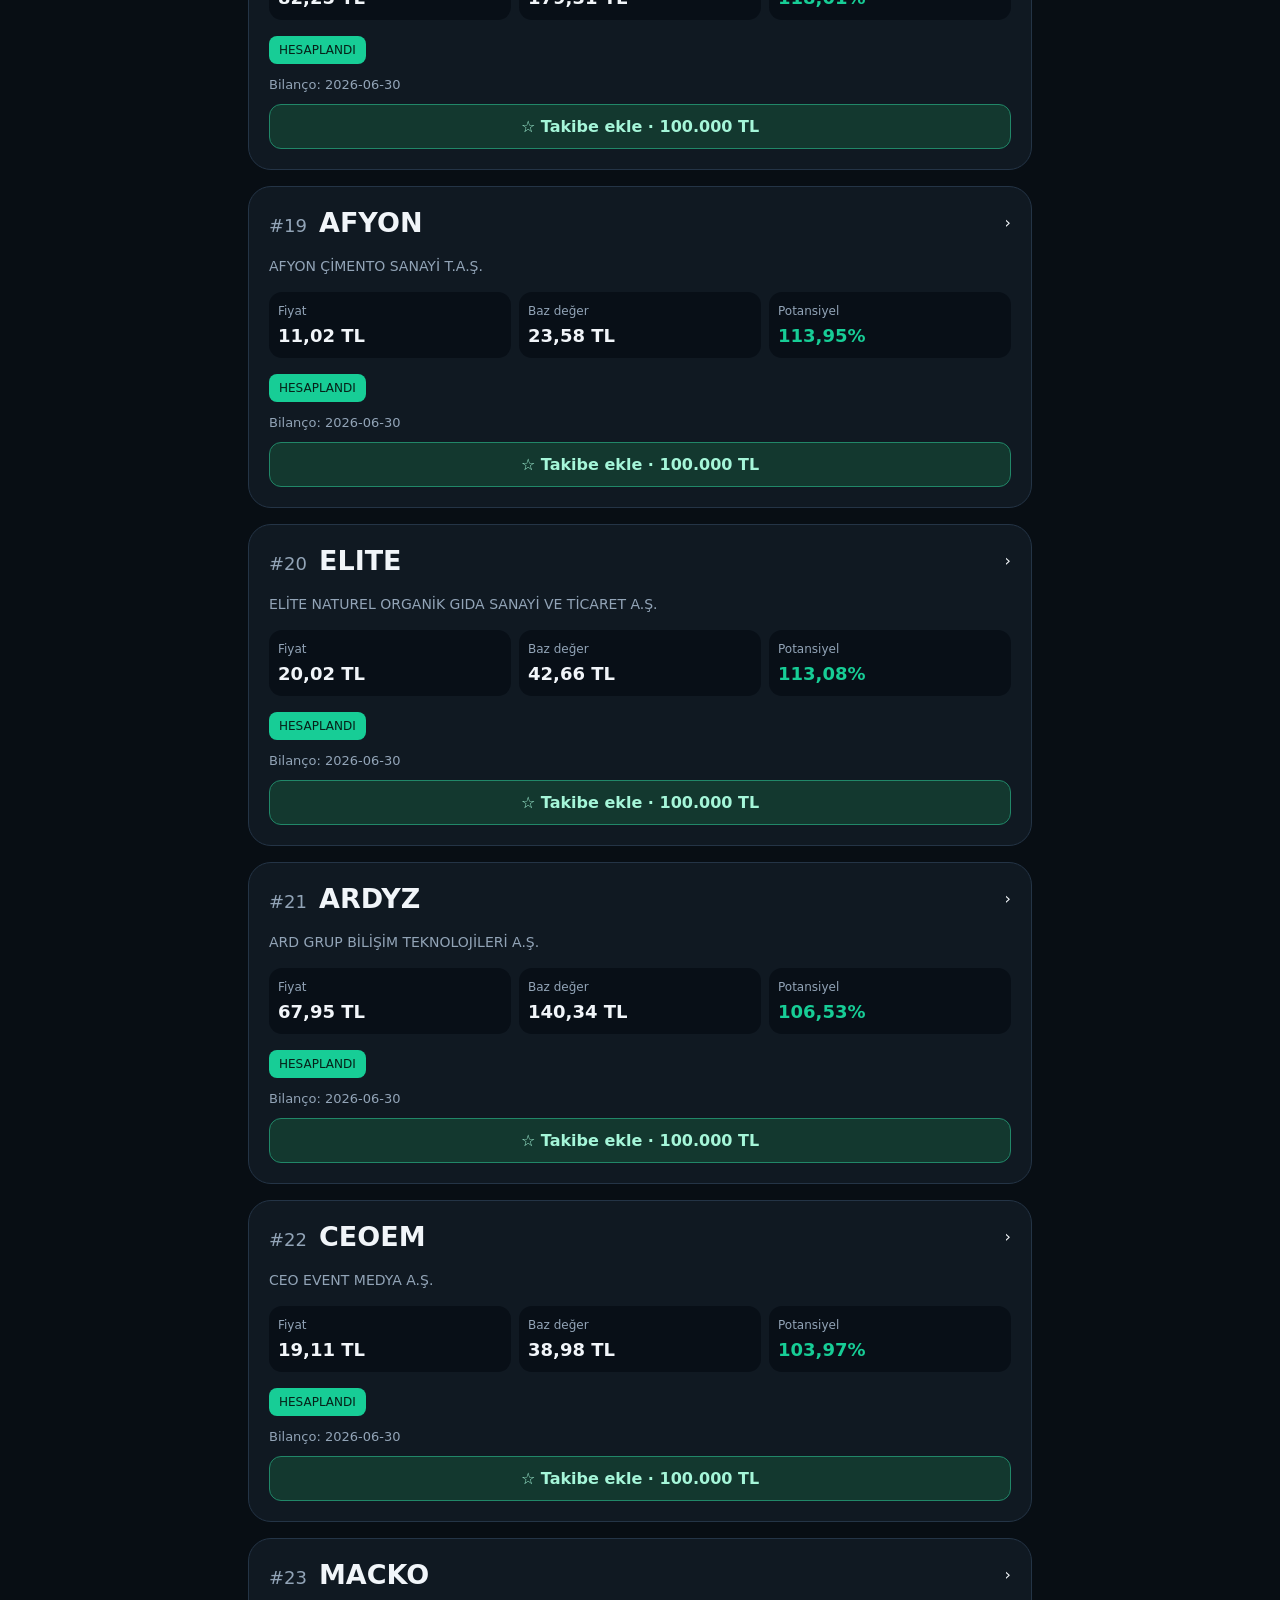
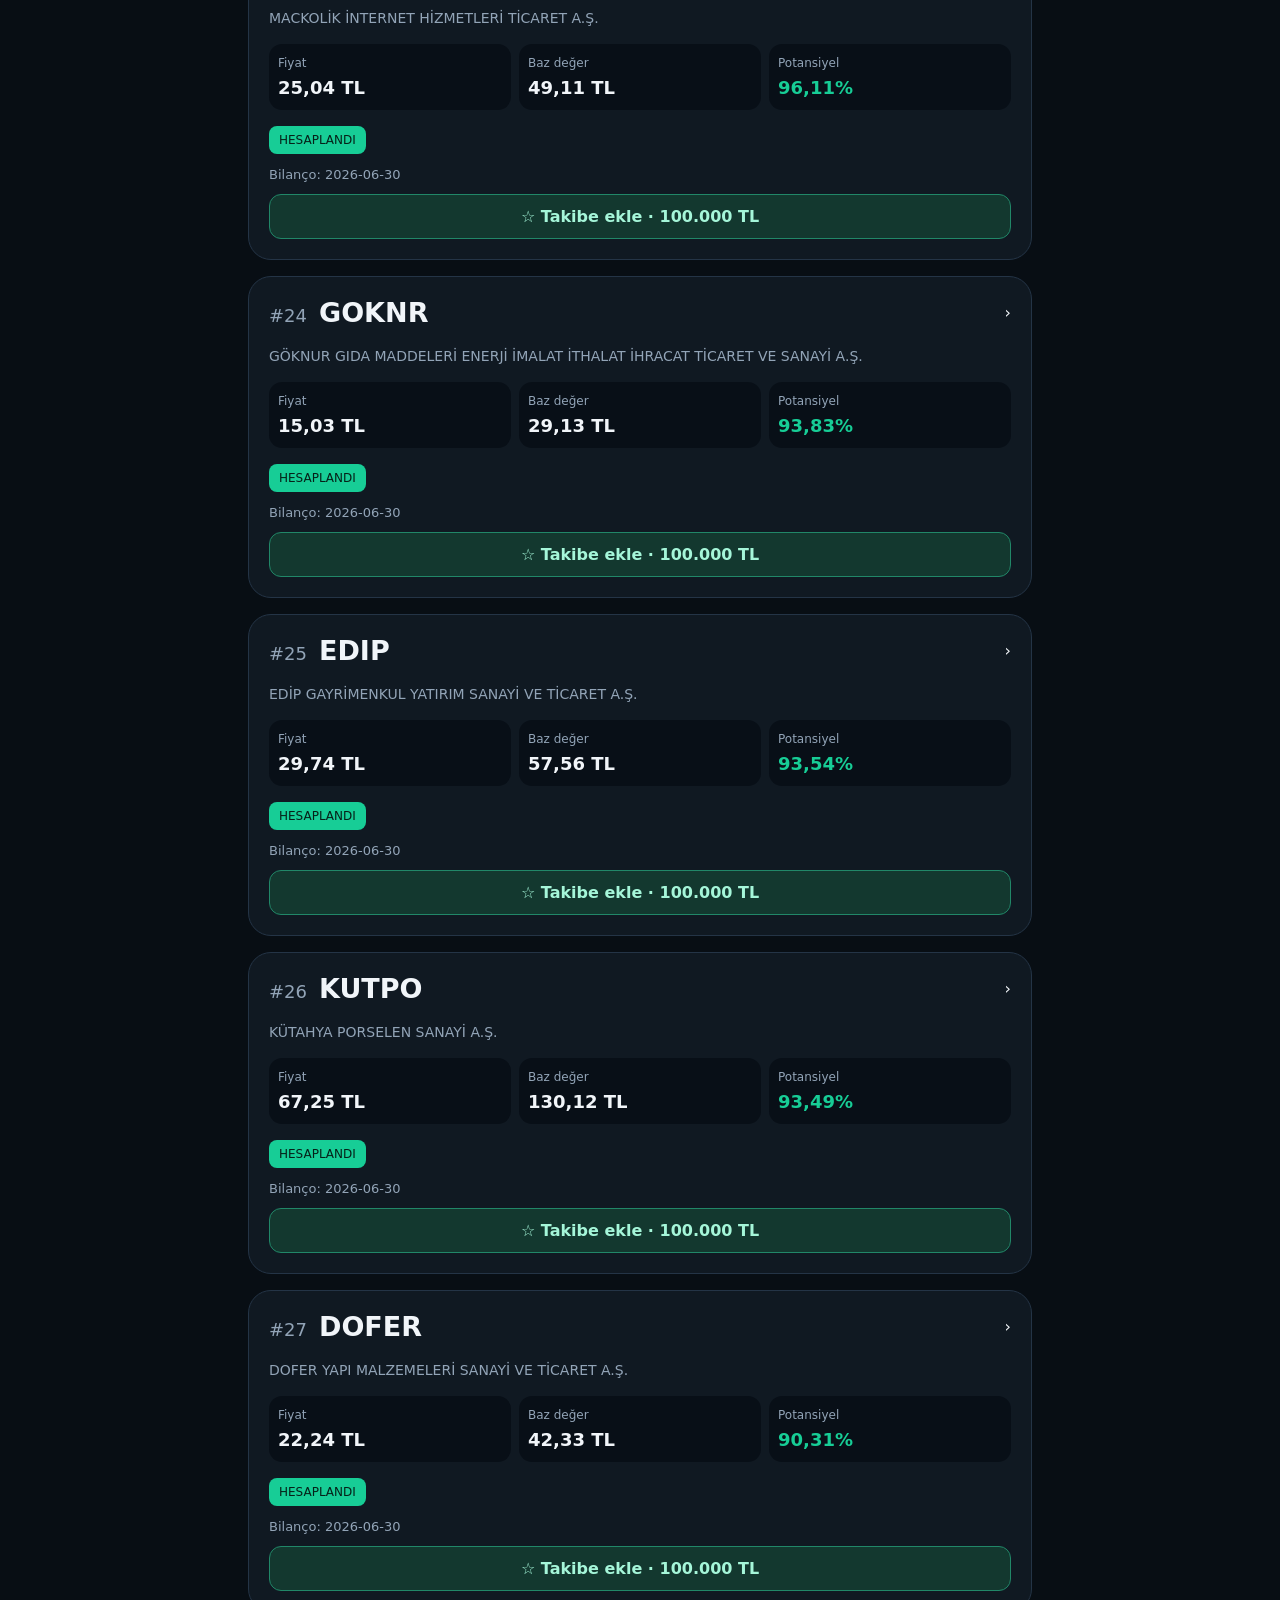
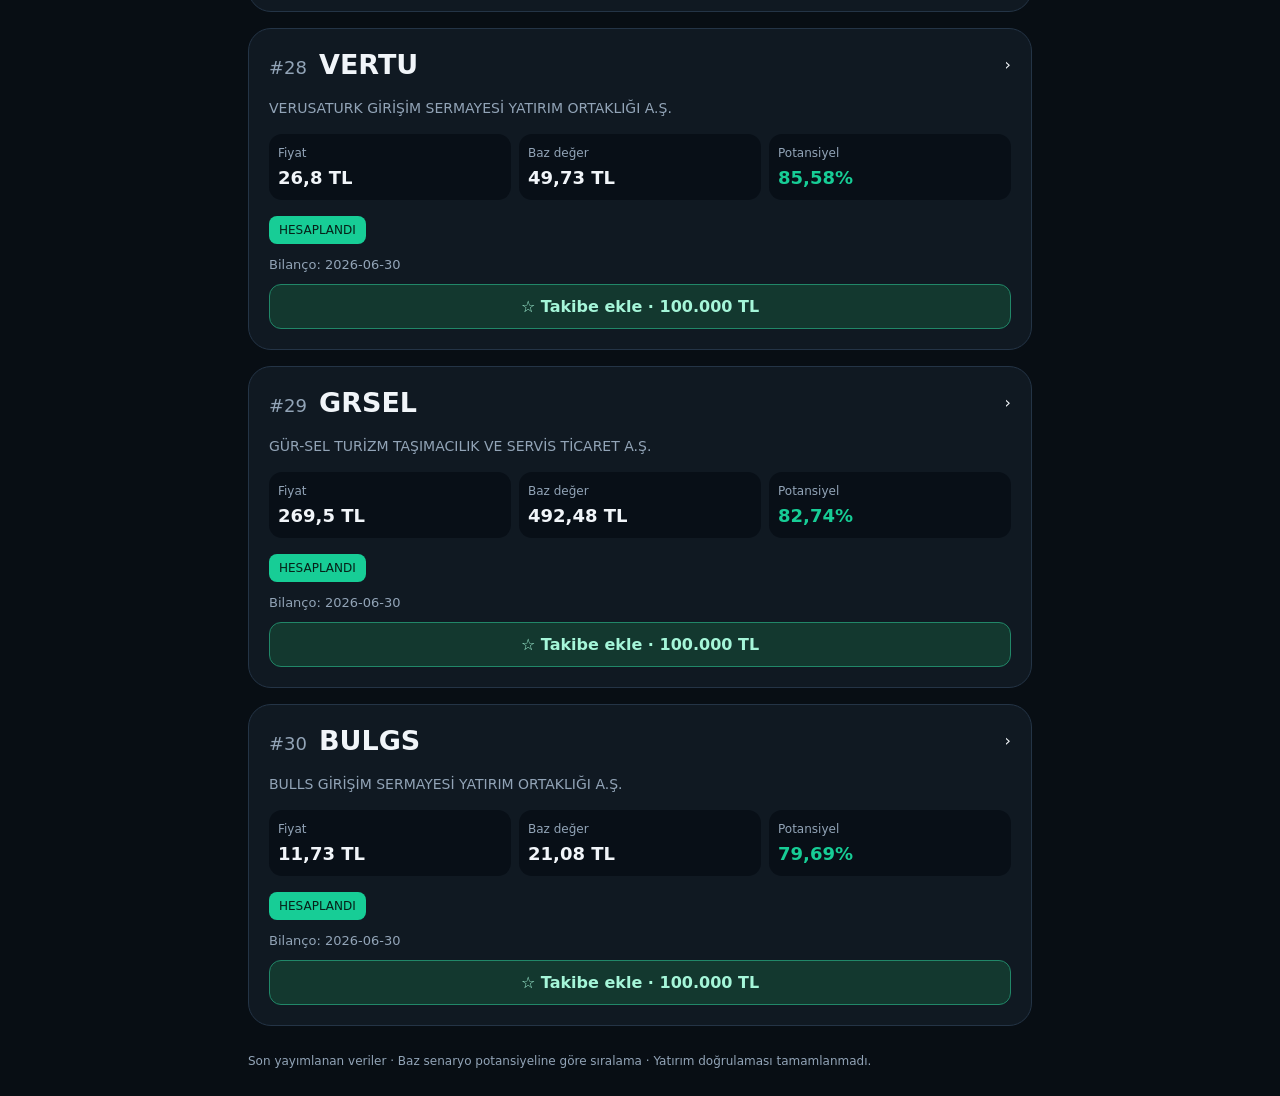
==== commit e6c30993: "MK Radar panel verilerini guncelle" ====
--- a/index.html
+++ b/index.html
@@ -1,8 +1,11 @@
-<!doctype html><html lang="tr"><head><meta charset="utf-8"><meta name="viewport" content="width=device-width,initial-scale=1,viewport-fit=cover"><title>MK Radar</title><link rel="stylesheet" href="radar-style.css"><script src="https://telegram.org/js/telegram-web-app.js"></script><script src="radar-app.js" defer></script></head><body><main>
-<header><div><h1>📊 MK RADAR</h1><p>Bilanço · Değer · Potansiyel</p></div><span class="pill">Kayıtlı sonuçlar</span></header>
-<div id="notice" role="status">Veriler yükleniyor…</div><label class="search">Hisse ara<input id="search" placeholder="DOHOL, AKSEN…" autocomplete="off"></label>
-<nav><button data-tab="all" class="selected">🔥 Tüm hisseler</button><button data-tab="top">🏆 İlk 15</button><button data-tab="five">💼 Beşli</button><button data-tab="watch">⭐ Takip</button></nav>
-<section id="stats" class="stats"></section><p id="stamp" class="muted"></p><section id="cards"></section><button id="more" hidden>Daha fazla göster</button>
-<footer>Varsayımlı değer senaryoları · Yatırım doğrulaması tamamlanmadı.</footer>
+<!doctype html><html lang="tr"><head><meta charset="utf-8"><meta name="viewport" content="width=device-width,initial-scale=1,viewport-fit=cover"><title>MK Radar • İlk 30</title><link rel="stylesheet" href="radar-style.css"><script src="https://telegram.org/js/telegram-web-app.js"></script><script src="radar-app.js" defer></script></head><body><main>
+<header><div><h1>📊 MK RADAR</h1><p>Şirket değeri · Bilanço · İş anlaşmaları</p></div><span class="pill">İlk 30</span></header>
+<div id="notice" role="status">Veriler yükleniyor…</div>
+<label class="search">Hisse ara<input id="search" placeholder="DOHOL, AKSEN…" autocomplete="off"></label>
+<nav><button data-tab="top" class="selected">🏆 İlk 30</button><button data-tab="all">🔥 Tüm hisseler</button><button data-tab="watch">⭐ Takibim</button></nav>
+<section id="stats" class="stats"></section><p id="stamp" class="muted"></p>
+<section id="portfolio" hidden><h2>Sanal takip hesabım</h2><div id="portfolioStats" class="stats"></div><p class="muted">Her hisseye 100.000 TL sanal alım. Kesirli lot; komisyon ve temettü hariç fiyat getirisi. Alış fiyatı sonraki güncellemelerde değişmez. Kayıtlar bu tarayıcıda saklanır.</p><div class="tools"><button id="exportPortfolio">Takibi yedekle</button><label class="import">Yedek yükle<input id="importPortfolio" type="file" accept="application/json,.json" hidden></label></div><p id="portfolioMessage" role="status"></p></section>
+<section id="cards"></section><button id="more" hidden>Daha fazla göster</button>
+<footer>Son yayımlanan veriler · Baz senaryo potansiyeline göre sıralama · Yatırım doğrulaması tamamlanmadı.</footer>
 <dialog id="detail"><button id="close" aria-label="Detayı kapat">✕</button><div id="detailBody"></div></dialog>
 </main></body></html>
--- a/radar-style.css
+++ b/radar-style.css
@@ -1 +1,3 @@
 :root{color-scheme:dark;--bg:#080e14;--card:#101922;--border:#243446;--muted:#92a4b7;--green:#17cd96}*{box-sizing:border-box}body{margin:0;background:var(--bg);color:#f1f5f9;font:16px system-ui,-apple-system,sans-serif}main{max-width:820px;margin:auto;padding:24px 18px calc(28px + env(safe-area-inset-bottom))}header{display:flex;align-items:center;justify-content:space-between;gap:12px;margin-bottom:26px}h1{font-size:30px;margin:0;font-weight:850}header p{margin:7px 0;color:var(--muted)}.pill{border:1px solid var(--border);border-radius:24px;padding:10px 14px;color:var(--green);white-space:nowrap;font-size:14px}#notice{border:1px solid #4b4636;background:#242017;color:#e7d4a6;border-radius:14px;padding:12px;font-size:13px;line-height:1.6;margin-bottom:20px}.search{display:block;font-size:13px;color:var(--muted)}input{display:block;margin-top:6px;width:100%;padding:19px 16px;background:var(--card);border:1px solid var(--border);border-radius:17px;color:inherit;font-size:19px}nav{display:flex;gap:8px;margin:18px 0;overflow:auto}button{cursor:pointer;border:1px solid var(--border);background:transparent;color:inherit;border-radius:24px;padding:12px 16px;font:inherit;white-space:nowrap}button.selected{background:#22354b}button:focus-visible,a:focus-visible{outline:2px solid var(--green);outline-offset:3px}.stats{display:grid;grid-template-columns:repeat(3,1fr);gap:10px}.stats div{background:var(--card);border:1px solid var(--border);border-radius:16px;padding:15px 12px}.stats strong{display:block;font-size:25px;margin-bottom:8px}.stats small,.muted{color:var(--muted)}.muted{font-size:13px}.card{display:block;width:100%;text-align:left;white-space:normal;border-radius:23px;margin:17px 0;background:var(--card);padding:22px 18px}.card-head{display:flex;justify-content:space-between;align-items:center;margin-bottom:20px;gap:10px}.symbol{font-size:27px;font-weight:800}.rank{font-size:18px;color:var(--muted);margin-right:12px}.potential{color:var(--green);font-weight:800}.grid{display:grid;grid-template-columns:repeat(3,1fr);gap:8px}.cell{background:#080f17;border-radius:13px;padding:12px 9px;min-width:0}.cell small{display:block;color:var(--muted);font-size:12px;margin-bottom:7px}.cell strong{font-size:18px;overflow-wrap:anywhere}.tag{display:inline-block;font-size:12px;padding:7px 10px;background:#233547;border-radius:8px;margin-top:16px;color:#c3d6e7}.good{background:var(--green);color:#062018}.negative{color:#eaa5a5}.previous{margin:13px 0 0;font-size:13px;color:var(--muted)}footer{color:var(--muted);font-size:12px;margin-top:28px}dialog{width:min(94vw,680px);max-height:88vh;padding:23px;background:var(--card);color:inherit;border:1px solid var(--border);border-radius:24px}dialog::backdrop{background:#000b}#close{float:right}dialog h2{font-size:29px}dialog p{line-height:1.6}a{color:#53b4ff;overflow-wrap:anywhere}ul{padding-left:20px;line-height:1.65}.history{border-top:1px solid var(--border);padding:12px 0}#more{width:100%}@media(max-width:430px){h1{font-size:25px}.pill{font-size:12px;padding:9px}.grid{gap:6px}.cell strong{font-size:15px}.stats strong{font-size:22px}nav button{padding:10px 12px;font-size:13px}.symbol{font-size:24px}}
+.card{display:block;width:100%;text-align:left;padding:20px;margin:16px 0}.card-detail{display:block;width:100%;padding:0;border:0;border-radius:0;background:transparent;color:inherit;text-align:left;cursor:pointer}.card-detail:hover{background:transparent}.company{color:var(--muted);font-size:14px;margin:6px 0 18px}.follow{margin-top:12px;width:100%;background:#13382f;border:1px solid #218768;color:#a5f6d9;border-radius:12px;padding:12px;font:inherit;font-weight:600;cursor:pointer}.follow.active{background:#273044;color:#f8da84;border-color:#8e7848}button:disabled{opacity:.45;cursor:not-allowed}.paper{border-top:1px solid var(--border);padding-top:14px;margin-top:12px;display:grid;gap:8px}.paper small{display:block;color:var(--muted);margin-bottom:4px}.paper strong{font-size:17px}.paper p{margin:0;color:var(--muted);font-size:14px}.report-grid{display:grid;grid-template-columns:1fr 1fr;gap:14px}.report,.news{padding:16px;background:#0b141c;border:1px solid var(--border);border-radius:14px;margin:12px 0}.report h3{margin-top:0}.report dl{margin:0 0 16px}.report dl div{padding:9px 0;border-top:1px solid var(--border)}.report dt{font-size:12px;color:var(--muted)}.report dd{margin:4px 0;font-weight:600;overflow-wrap:anywhere}.news small{display:block;color:var(--muted);margin-top:8px}.news h4{font-size:17px;margin:12px 0}.news p{font-size:14px}.tools{display:flex;gap:12px;flex-wrap:wrap}.import,.tools button{padding:10px 16px;border:1px solid var(--border);border-radius:10px;background:#122232;color:inherit;cursor:pointer;font:inherit}.source-links{display:flex;gap:10px;flex-wrap:wrap}a{color:#59d8b0}#detail{width:min(840px,94vw);max-height:88vh}#detailBody h3{margin-top:26px}#detailBody p{line-height:1.65}#portfolio{padding:16px;border:1px solid var(--border);border-radius:16px}.stats strong{overflow-wrap:anywhere}@media(max-width:560px){.report-grid{grid-template-columns:1fr}.card{padding:15px}.symbol{font-size:25px}.grid{gap:6px}.cell{padding:10px 8px}.cell strong{font-size:18px}.pill{font-size:12px;padding:8px}.stats strong{font-size:21px}main{padding:20px 12px}#detail{padding:16px}header h1{font-size:27px}}
+[hidden]{display:none!important}.card{border:1px solid var(--border)}.card-detail,.follow{white-space:normal;overflow-wrap:anywhere}
